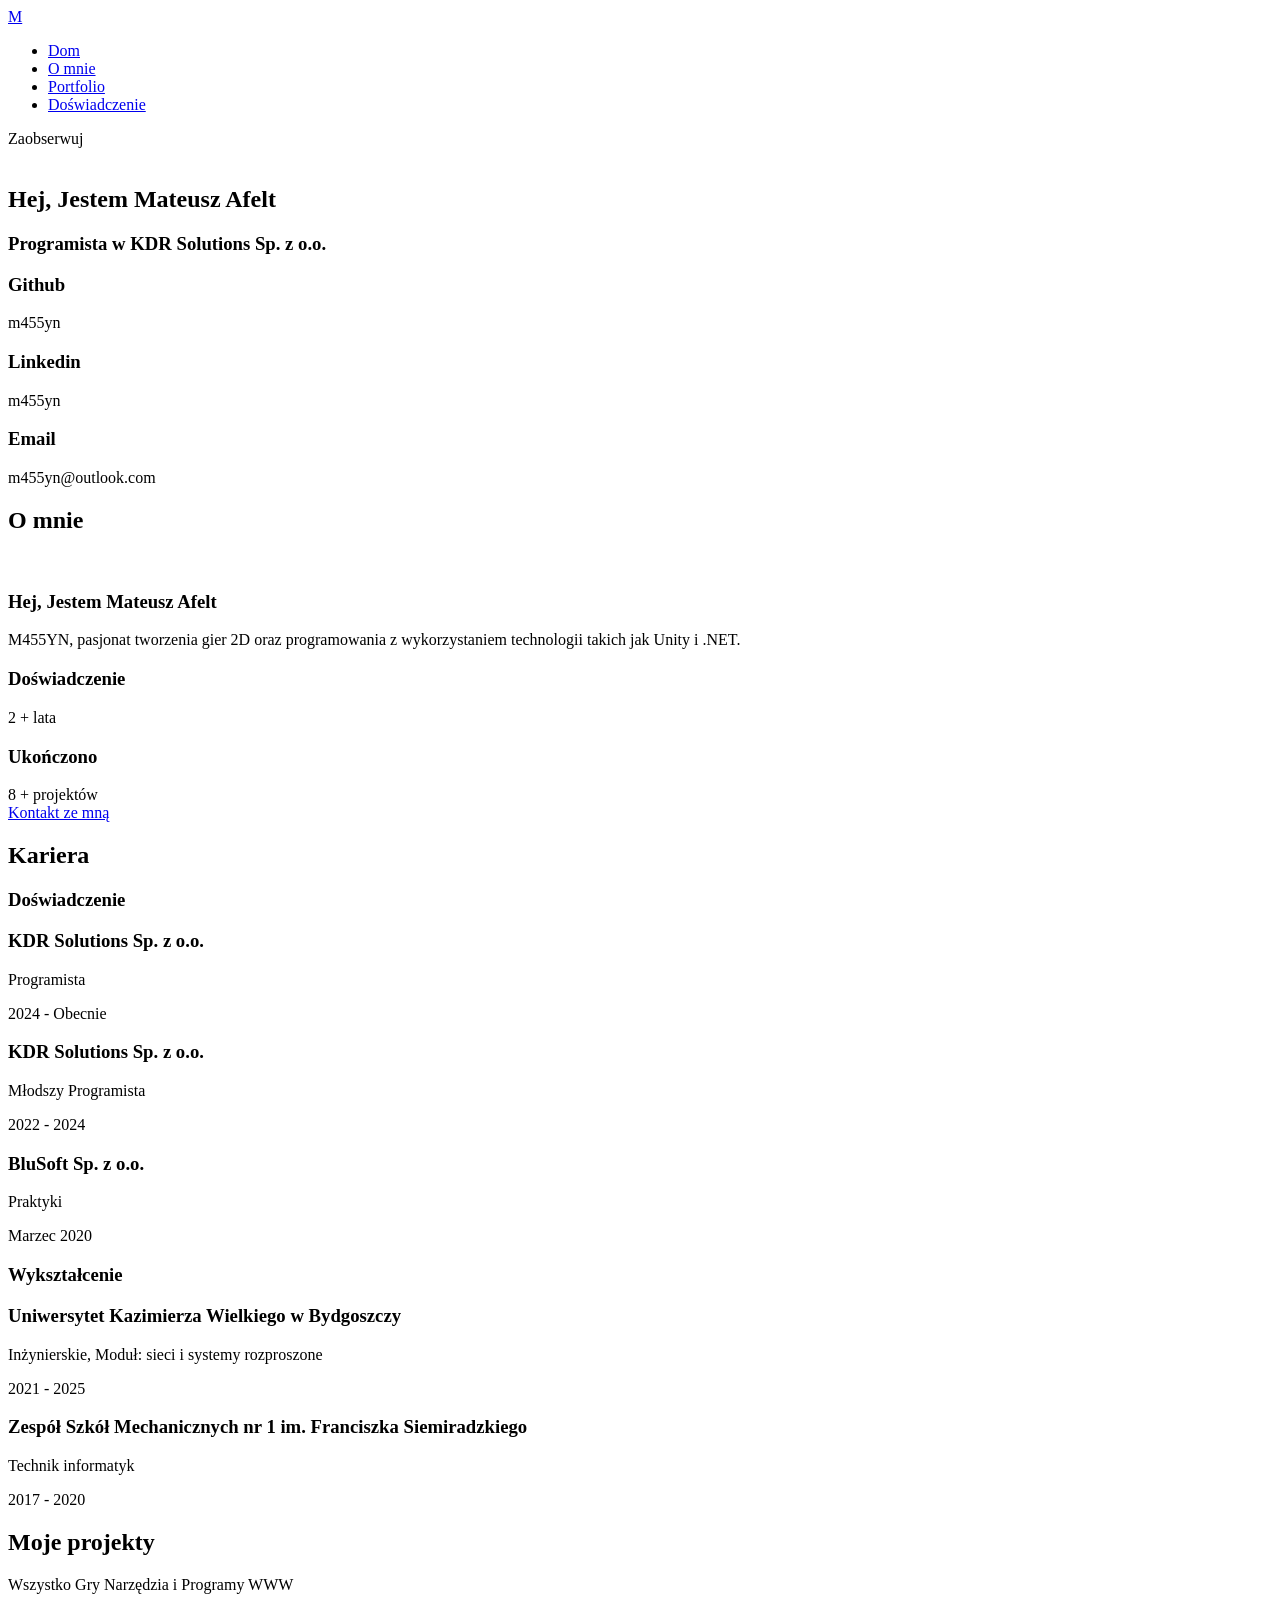
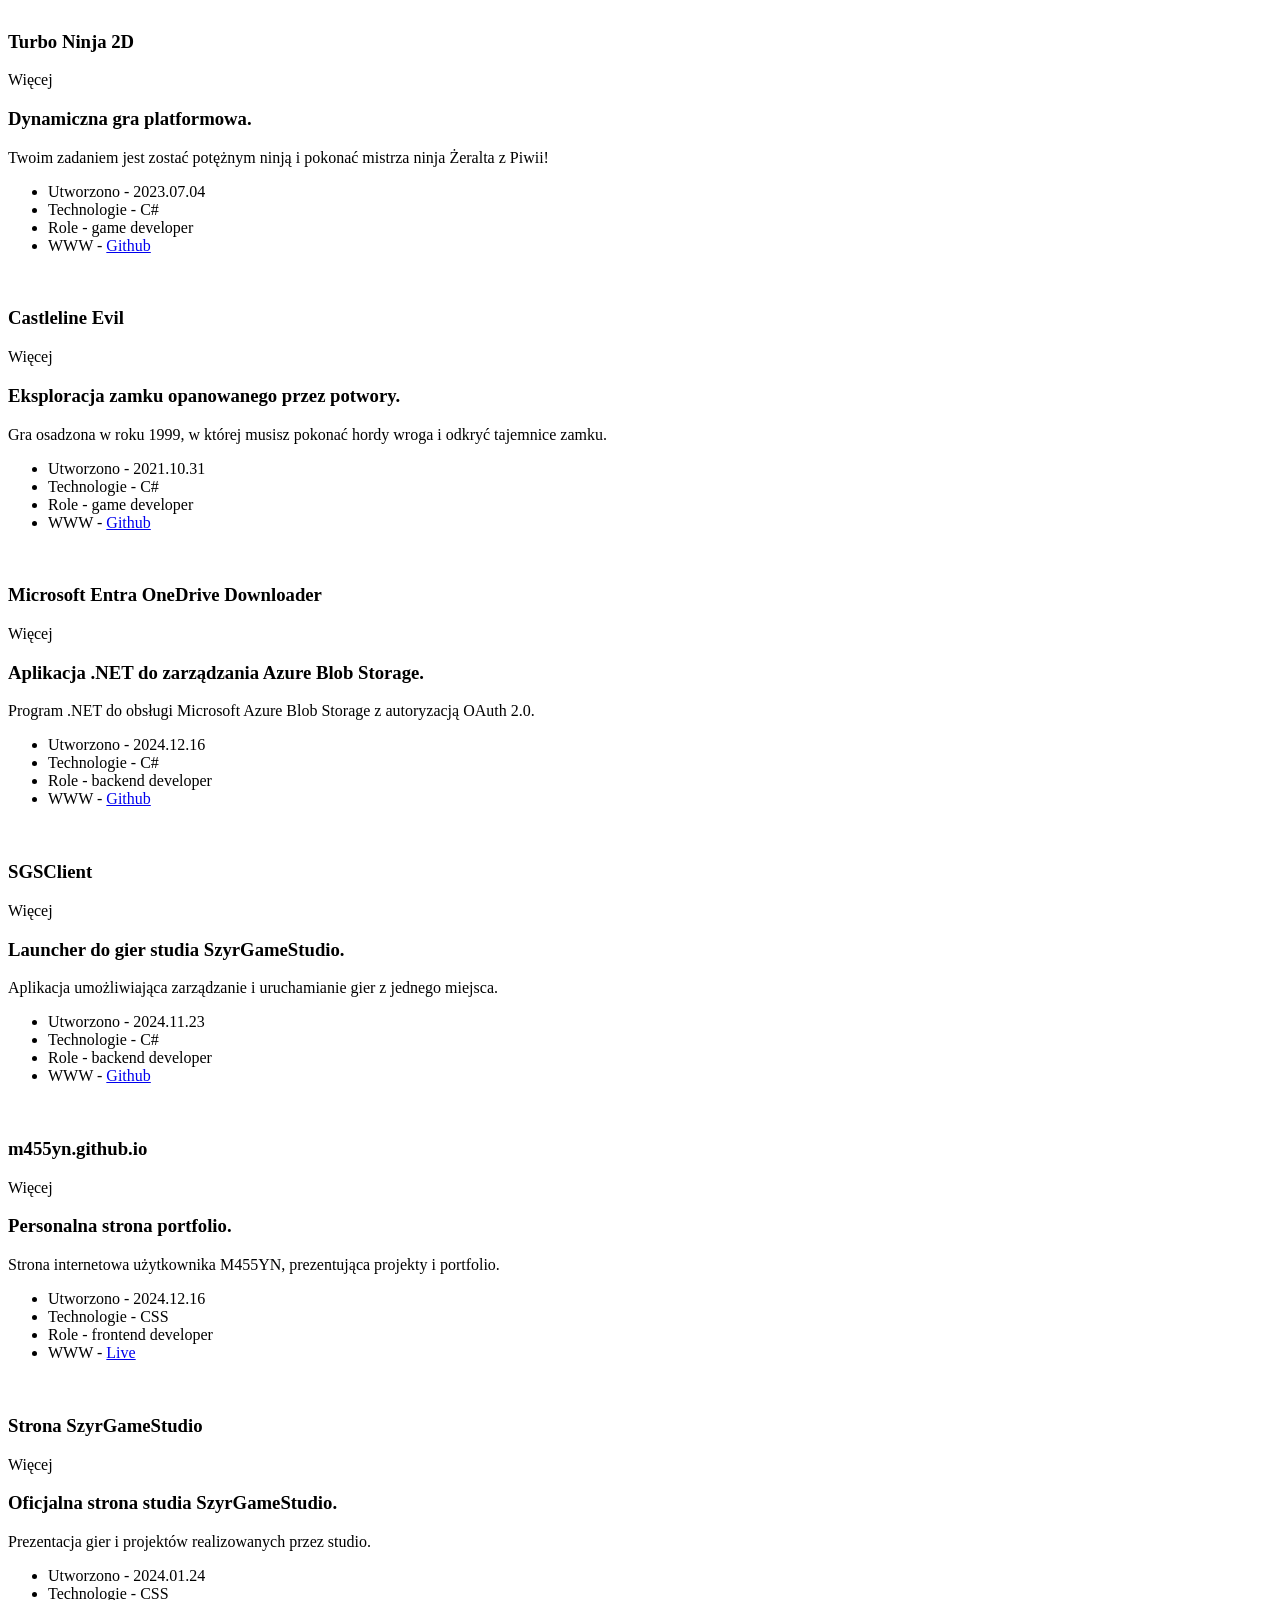
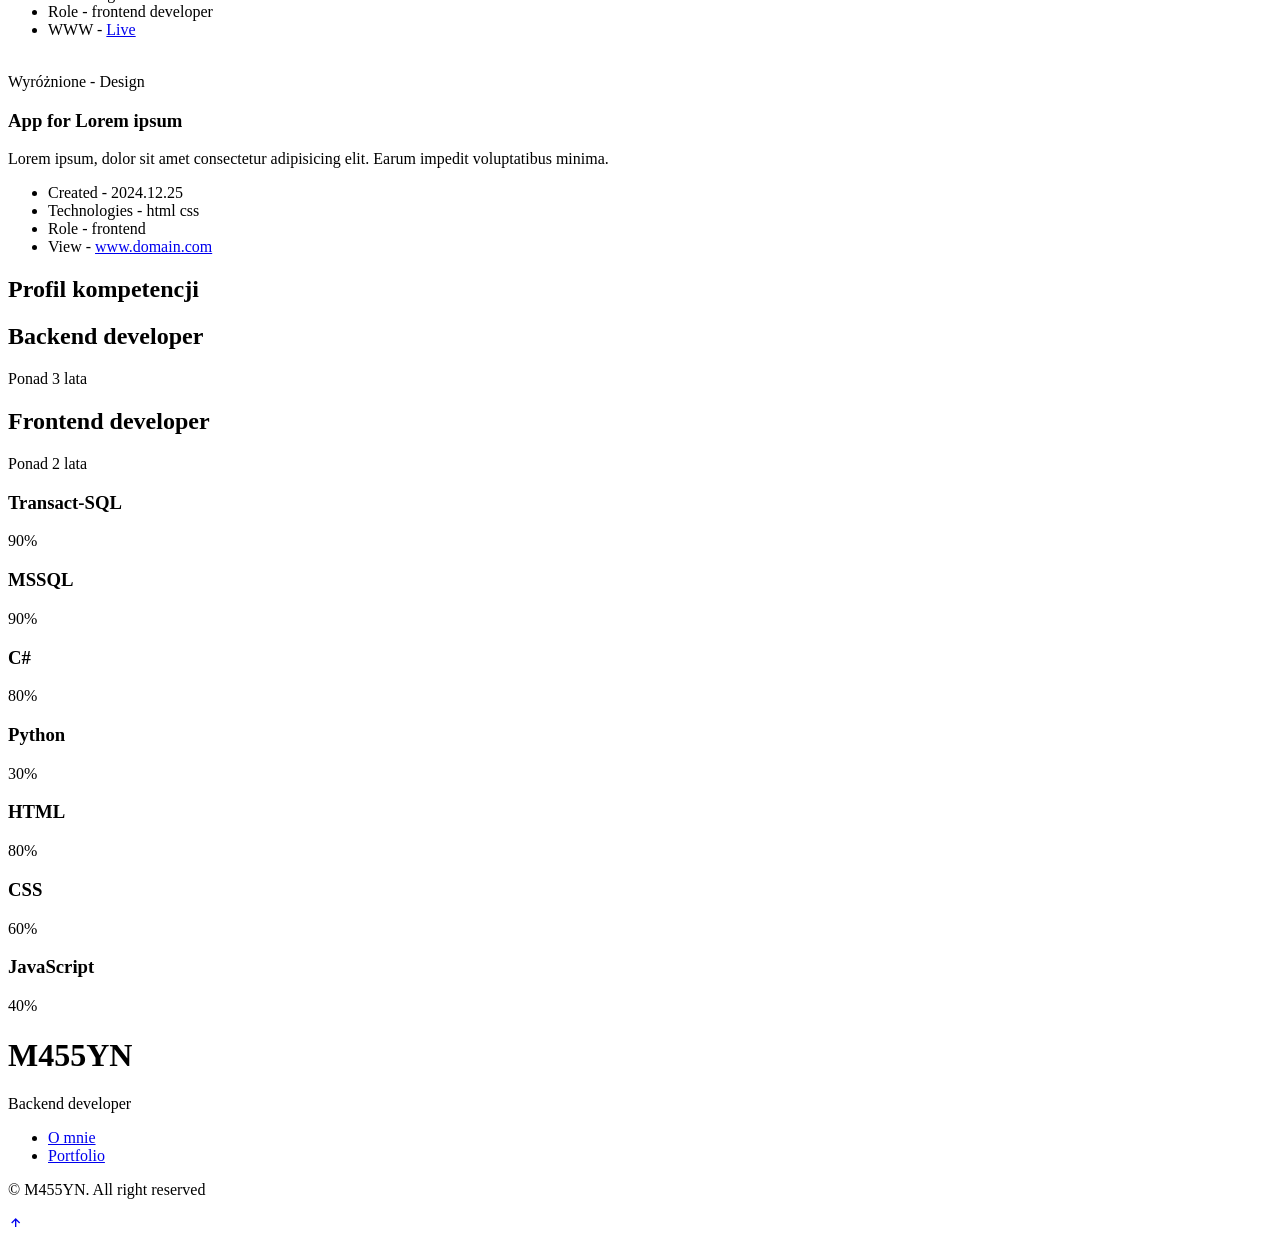
==== index.html @ d7738163 "Date update" ====
<!DOCTYPE html>
<html lang="pl">

<head>
    <meta charset="UTF-8">
    <meta http-equiv="X-UA-Compatible" content="IE=edge">
    <meta name="viewport" content="width=device-width, initial-scale=1.0">
    <!--========== UNICONS ==========-->
    <link rel="stylesheet" href="https://unicons.iconscout.com/release/v4.0.0/css/line.css">

    <!--========== BOXICONS ==========-->
    <link href='https://unpkg.com/boxicons@2.1.1/css/boxicons.min.css' rel='stylesheet'>

    <!--========== SWIPER CSS ==========-->
    <link rel="stylesheet" href="assets/css/swiper-bundle.min.css">

    <!--========== MAIN CSS ==========-->
    <link rel="stylesheet" href="assets/css/style.css">

    <title>M455YN - Mateusz Afelt</title>
    <link rel="icon" type="image/x-icon" href="assets/img/favicon.ico">
    <meta name="description" content="Portfolio Mateusza Afelta, programisty i twórcy gier, znanego jako M455YN. Przykłady projektów, doświadczenie w T-SQL, C#, AI, tworzenie gier.">
    <meta name="keywords" content="Mateusz Afelt, M455YN, portfolio, programista, T-SQL, C#, gry, programowanie">
    <meta property="og:title" content="Mateusz Afelt - Portfolio | M455YN">
    <meta property="og:description" content="Przykłady projektów i doświadczenie Mateusza Afelta, programisty i twórcy gier.">
    <meta property="og:url" content="https://m455yn.dev">
    <script type="application/ld+json">
        {
          "@context": "http://schema.org",
          "@type": "Person",
          "name": "Mateusz Afelt",
          "alternateName": "M455YN",
          "jobTitle": "Programista",
          "worksFor": {
            "@type": "Organization",
            "name": "KDR Solutions"
          },
          "url": "https://m455yn.dev",
          "sameAs": [
            "https://www.linkedin.com/in/m455yn",
            "https://github.com/M455YN"
          ]
        }
        </script>
</head>

<body>
    <!--========== SIDEBAR ==========-->
    <div class="nav__toggle" id="nav-toggle">
        <i class="uil uil-bars"></i>
    </div>
    <aside class="sidebar" id="sidebar">
        <nav class="nav">
            <div class="nav__logo">
                <a href="index.html" class="nav__logo-text">M</a>
            </div>

            <div class="nav__menu">
                <div class="menu">
                    <ul class="nav__list">
                        <li class="nav__item">
                            <a href="#home" class="nav__link active-link">Dom</a>
                        </li>
                        <li class="nav__item">
                            <a href="#about" class="nav__link">O mnie</a>
                        </li>
                        <li class="nav__item">
                            <a href="#work" class="nav__link">Portfolio</a>
                        </li>
                        <li class="nav__item">
                            <a href="#skills" class="nav__link">Doświadczenie</a>
                        </li>
                    </ul>
                </div>
            </div>

            <div class="btn__share" style="display: none;">
                <i class="uil uil-share-alt social__share"></i>
            </div>

            <div class="nav__close" id="nav-close">
                <i class="uil uil-times"></i>
            </div>
        </nav>
    </aside>

    <!--========== MAIN ==========-->
    <main class="main">
        <!--===== Home =====-->
        <section class="home" id="home">
            <div class="home__container container grid">
                <div class="home__social">
                    <span class="home__social-follow">Zaobserwuj</span>
                    <div class="home__social-links">
                        <a href="https://www.linkedin.com/in/m455yn/" target="_blank" class="home__social-link">
                            <i class="uil uil-linkedin"></i>
                        </a>
                        <a href="https://github.com/M455YN" target="_blank" class="home__social-link">
                            <i class="uil uil-github"></i>
                        </a>
                    </div>
                </div>

                <img src="assets/img/home-img.webp" alt="" class="home__img">

                <div class="home__data">
                    <h1 class="home__title">Hej, Jestem Mateusz Afelt</h1>
                    <h3 class="home__subtitle">Programista w KDR Solutions Sp. z o.o.</h3>
                    <p class="home__description"></p>
                </div>

                <div class="my__info">
                    <div class="info__item">
                        <i class="uil uil-github info__icon"></i>

                        <div>
                            <h3 class="info__title">Github</h3>
                            <span class="info__subtitle">m455yn</span>
                        </div>
                    </div>

                    <div class="info__item">
                        <i class="uil uil-linkedin info__icon"></i>

                        <div>
                            <h3 class="info__title">Linkedin</h3>
                            <span class="info__subtitle">m455yn</span>
                        </div>
                    </div>

                    <div class="info__item">
                        <i class="uil uil-envelope-edit info__icon"></i>

                        <div>
                            <h3 class="info__title">Email</h3>
                            <span class="info__subtitle">m455yn@outlook.com</span>
                        </div>
                    </div>
                </div>
            </div>
        </section>

        <!--===== About =====-->
        <section class="about section" id="about">
            <h2 data-heading="Intro" class="section__title">O mnie</h2>

            <div class="about__container container grid">
                <img src="assets/img/about-img.webp" alt="" class="about__img">

                <div class="about__data">
                    <h3 class="about__heading">Hej, Jestem Mateusz Afelt</h3>
                    <p class="about__description">M455YN, pasjonat tworzenia gier 2D oraz programowania z wykorzystaniem technologii takich jak Unity i .NET.</p>
                    <div class="about__info grid">
                        <div class="about__box">
                            <i class="uil uil-award about__icon"></i>
                            <h3 class="about__title">Doświadczenie</h3>
                            <span class="about__subtitle">2 + lata</span>
                        </div>

                        <div class="about__box">
                            <i class="uil uil-suitcase-alt about__icon"></i>
                            <h3 class="about__title">Ukończono</h3>
                            <span class="about__subtitle">8 + projektów</span>
                        </div>

                    </div>
                    <a href="mailto:m455yn@outlook.com" class="button"><i class="uil uil-navigator button__icon"></i>
                        Kontakt ze mną
                    </a>
                </div>
            </div>
        </section>

        <!--===== Qualification =====-->
        <section class="qualification section">
            <h2 data-heading="Moje Kwalifikacje" class="section__title">Kariera</h2>

            <div class="qualification__container container grid">
                <div class="experience">
                    <h3 class="qualification__title">
                        <i class="uil uil-suitcase"></i> Doświadczenie
                    </h3>

                    <div class="timeline">
                        <div class="timeline__item">
                            <div class="circle__dot"></div>
                            <h3 class="timeline__title">KDR Solutions Sp. z o.o.</h3>
                            <p class="timeline__text">Programista</p>
                            <span class="timeline__date"><i class="uil uil-calendar-alt"></i>
                                2024 - Obecnie
                            </span>
                        </div>

                        <div class="timeline__item">
                            <div class="circle__dot"></div>
                            <h3 class="timeline__title">KDR Solutions Sp. z o.o.</h3>
                            <p class="timeline__text">Młodszy Programista</p>
                            <span class="timeline__date"><i class="uil uil-calendar-alt"></i>
                                2022 - 2024
                            </span>
                        </div>

                        <div class="timeline__item">
                            <div class="circle__dot"></div>
                            <h3 class="timeline__title">BluSoft Sp. z o.o.</h3>
                            <p class="timeline__text">Praktyki</p>
                            <span class="timeline__date"><i class="uil uil-calendar-alt"></i>
                                Marzec 2020
                            </span>
                        </div>
                    </div>
                </div>

                <div class="education">
                    <h3 class="qualification__title">
                        <i class="uil uil-graduation-cap"></i> Wykształcenie
                    </h3>

                    <div class="timeline">
                        <div class="timeline__item">
                            <div class="circle__dot"></div>
                            <h3 class="timeline__title">Uniwersytet Kazimierza Wielkiego w Bydgoszczy</h3>
                            <p class="timeline__text">Inżynierskie, Moduł: sieci i systemy rozproszone</p>
                            <span class="timeline__date"><i class="uil uil-calendar-alt"></i>
                                2021 - 2025
                            </span>
                        </div>

                        <div class="timeline__item">
                            <div class="circle__dot"></div>
                            <h3 class="timeline__title">Zespół Szkół Mechanicznych nr 1 im. Franciszka Siemiradzkiego</h3>
                            <p class="timeline__text">Technik informatyk</p>
                            <span class="timeline__date"><i class="uil uil-calendar-alt"></i>
                                2017 - 2020
                            </span>
                        </div>
                    </div>
                </div>
            </div>
        </section>

        <!--===== Work =====-->
        <section class="work section" id="work">
            <h2 data-heading="Portfolio" class="section__title">Moje projekty</h2>

            <div class="work__filters">
                <span class="work__item active-work" data-filter="all">Wszystko</span>
                <span class="work__item" data-filter=".game">Gry</span>
                <span class="work__item" data-filter=".app">Narzędzia i Programy</span>
                <span class="work__item" data-filter=".design">WWW</span>
            </div>

            <div class="work__container container grid">
                <div class="work__card mix game">
                    <img src="assets/img/turboninja2d.webp" alt="" class="work__img">
                    <h3 class="work__title">Turbo Ninja 2D</h3>
                    <span class="work__button">Więcej
                        <i class="uil uil-arrow-right work__button-icon"></i>
                    </span>
                    <div class="portfolio__item-details">
                        <h3 class="details__title">Dynamiczna gra platformowa.</h3>
                        <p class="details__description">Twoim zadaniem jest zostać potężnym ninją i pokonać mistrza ninja Żeralta z Piwii!</p>
                        <ul class="details__info">
                            <li>Utworzono - <span>2023.07.04</span></li>
                            <li>Technologie - <span>C#</span></li>
                            <li>Role - <span>game developer</span></li>
                            <li>WWW - <span><a href="https://github.com/M455YN/Turbo-Ninja-2D">Github</a></span></li>
                        </ul>
                    </div>
                </div>

                <div class="work__card mix game">
                    <img src="assets/img/castleline-evil.webp" alt="" class="work__img">
                    <h3 class="work__title">Castleline Evil</h3>
                    <span class="work__button">Więcej
                        <i class="uil uil-arrow-right work__button-icon"></i>
                    </span>
                    <div class="portfolio__item-details">
                        <h3 class="details__title">Eksploracja zamku opanowanego przez potwory.</h3>
                        <p class="details__description">Gra osadzona w roku 1999, w której musisz pokonać hordy wroga i odkryć tajemnice zamku.</p>
                        <ul class="details__info">
                            <li>Utworzono - <span>2021.10.31</span></li>
                            <li>Technologie - <span>C#</span></li>
                            <li>Role - <span>game developer</span></li>
                            <li>WWW - <span><a href="https://github.com/M455YN/Castleline-Evil">Github</a></span></li>
                        </ul>
                    </div>
                </div>

                <div class="work__card mix app">
                    <img src="assets/img/microsoft-entra.webp" alt="" class="work__img">
                    <h3 class="work__title">Microsoft Entra OneDrive Downloader</h3>
                    <span class="work__button">Więcej
                        <i class="uil uil-arrow-right work__button-icon"></i>
                    </span>
                    <div class="portfolio__item-details">
                        <h3 class="details__title">Aplikacja .NET do zarządzania Azure Blob Storage.</h3>
                        <p class="details__description">Program .NET do obsługi Microsoft Azure Blob Storage z autoryzacją OAuth 2.0.</p>
                        <ul class="details__info">
                            <li>Utworzono - <span>2024.12.16</span></li>
                            <li>Technologie - <span>C#</span></li>
                            <li>Role - <span>backend developer</span></li>
                            <li>WWW - <span><a href="https://github.com/M455YN/MicrosoftEntraOneDriveDownloader">Github</a></span></li>
                        </ul>
                    </div>
                </div>

                <div class="work__card mix app">
                    <img src="assets/img/sgsclient.webp" alt="" class="work__img">
                    <h3 class="work__title">SGSClient</h3>
                    <span class="work__button">Więcej
                        <i class="uil uil-arrow-right work__button-icon"></i>
                    </span>
                    <div class="portfolio__item-details">
                        <h3 class="details__title">Launcher do gier studia SzyrGameStudio.</h3>
                        <p class="details__description">Aplikacja umożliwiająca zarządzanie i uruchamianie gier z jednego miejsca.</p>
                        <ul class="details__info">
                            <li>Utworzono - <span>2024.11.23</span></li>
                            <li>Technologie - <span>C#</span></li>
                            <li>Role - <span>backend developer</span></li>
                            <li>WWW - <span><a href="https://github.com/szyrgamestudio/SGSClient">Github</a></span></li>
                        </ul>
                    </div>
                </div>

                <div class="work__card mix design">
                    <img src="assets/img/m455yn-dev.webp" alt="" class="work__img">
                    <h3 class="work__title">m455yn.github.io</h3>
                    <span class="work__button">Więcej
                        <i class="uil uil-arrow-right work__button-icon"></i>
                    </span>
                    <div class="portfolio__item-details">
                        <h3 class="details__title">Personalna strona portfolio.</h3>
                        <p class="details__description">Strona internetowa użytkownika M455YN, prezentująca projekty i portfolio.</p>
                        <ul class="details__info">
                            <li>Utworzono - <span>2024.12.16</span></li>
                            <li>Technologie - <span>CSS</span></li>
                            <li>Role - <span>frontend developer</span></li>
                            <li>WWW - <span><a href="https://m455yn.github.io/">Live</a></span></li>
                        </ul>
                    </div>
                </div>

                <div class="work__card mix design">
                    <img src="assets/img/sgswww.webp" alt="" class="work__img">
                    <h3 class="work__title">Strona SzyrGameStudio</h3>
                    <span class="work__button">Więcej
                        <i class="uil uil-arrow-right work__button-icon"></i>
                    </span>
                    <div class="portfolio__item-details">
                        <h3 class="details__title">Oficjalna strona studia SzyrGameStudio.</h3>
                        <p class="details__description">Prezentacja gier i projektów realizowanych przez studio.</p>
                        <ul class="details__info">
                            <li>Utworzono - <span>2024.01.24</span></li>
                            <li>Technologie - <span>CSS</span></li>
                            <li>Role - <span>frontend developer</span></li>
                            <li>WWW - <span><a href="https://szyrgamestudio.github.io/">Live</a></span></li>
                        </ul>
                    </div>
                </div>
            </div>
        </section>

        <!-- Portfolio Popup -->
        <div class="portfolio__popup">
            <div class="portfolio__popup-inner">
                <div class="portfolio__popup-content grid">
                    <span class="portfolio__popup-close"><i class="uil uil-times"></i></span>
                    <div class="pp__thumbnail">
                        <img src="assets/img/work-2.webp" alt="" class="portfolio__popup-img">
                    </div>
                    <div class="portfolio__popup-info">
                        <div class="portfolio__popup-subtitle">Wyróżnione - <span>Design</span></div>
                        <div class="portfolio__popup-body">
                            <h3 class="details__title">App for Lorem ipsum</h3>
                            <p class="details__description">Lorem ipsum, dolor sit amet consectetur adipisicing elit.
                                Earum impedit voluptatibus minima.</p>
                            <ul class="details__info">
                                <li>Created - <span>2024.12.25</span></li>
                                <li>Technologies - <span>html css</span></li>
                                <li>Role - <span>frontend</span></li>
                                <li>View - <span><a href="#">www.domain.com</a></span></li>
                            </ul>
                        </div>
                    </div>
                </div>
            </div>
        </div>

        <!--===== Services =====-->
        

        <section class="skills section" id="skills">
            <h2 data-heading="Umiejętności" class="section__title">Profil kompetencji</h2>

            <div class="skills__container container grid">
                <div class="skills__tabs">
                    <div class="skills__header skills__active" data-target="#backend">
                        <i class="uil uil-server-network skills__icon"></i>

                        <div>
                            <h1 class="skills__title">Backend developer</h1>
                            <span class="skills__subtitle">Ponad 3 lata</span>
                        </div>

                        <i class="uil uil-angle-down skills__arrow"></i>
                    </div>

                    <div class="skills__header" data-target="#frontend">
                        <i class="uil uil-brackets-curly skills__icon"></i>

                        <div>
                            <h1 class="skills__title">Frontend developer</h1>
                            <span class="skills__subtitle">Ponad 2 lata</span>
                        </div>

                        <i class="uil uil-angle-down skills__arrow"></i>
                    </div>


                </div>

                <div class="skills__content">
                    <div class="skills__group skills__active" data-content id="backend">
                        <div class="skills__list grid">
                            <div class="skills__data">
                                <div class="skills__titles">
                                    <h3 class="skills__name">Transact-SQL</h3>
                                    <span class="skills__number">90%</span>
                                </div>

                                <div class="skills__bar">
                                    <span class="skills__percentage" style="width: 90%;"></span>
                                </div>
                            </div>

                            <div class="skills__data">
                                <div class="skills__titles">
                                    <h3 class="skills__name">MSSQL</h3>
                                    <span class="skills__number">90%</span>
                                </div>

                                <div class="skills__bar">
                                    <span class="skills__percentage" style="width: 90%;"></span>
                                </div>
                            </div>

                            <div class="skills__data">
                                <div class="skills__titles">
                                    <h3 class="skills__name">C#</h3>
                                    <span class="skills__number">80%</span>
                                </div>

                                <div class="skills__bar">
                                    <span class="skills__percentage" style="width: 80%;"></span>
                                </div>
                            </div>

                            <div class="skills__data">
                                <div class="skills__titles">
                                    <h3 class="skills__name">Python</h3>
                                    <span class="skills__number">30%</span>
                                </div>

                                <div class="skills__bar">
                                    <span class="skills__percentage" style="width: 30%;"></span>
                                </div>
                            </div>
                        </div>
                    </div>

                    <div class="skills__group" data-content id="frontend">
                        <div class="skills__list grid">
                            <div class="skills__data">
                                <div class="skills__titles">
                                    <h3 class="skills__name">HTML</h3>
                                    <span class="skills__number">80%</span>
                                </div>

                                <div class="skills__bar">
                                    <span class="skills__percentage" style="width: 80%;"></span>
                                </div>
                            </div>

                            <div class="skills__data">
                                <div class="skills__titles">
                                    <h3 class="skills__name">CSS</h3>
                                    <span class="skills__number">60%</span>
                                </div>

                                <div class="skills__bar">
                                    <span class="skills__percentage" style="width: 60%;"></span>
                                </div>
                            </div>

                            <div class="skills__data">
                                <div class="skills__titles">
                                    <h3 class="skills__name">JavaScript</h3>
                                    <span class="skills__number">40%</span>
                                </div>

                                <div class="skills__bar">
                                    <span class="skills__percentage" style="width: 40%;"></span>
                                </div>
                            </div>
                        </div>
                    </div>

                </div>
            </div>
        </section>
        
        <!--========== FOOTER ==========-->
        <footer class="footer">
            <div class="footer__bg">
                <div class="footer__container container grid">
                    <div>
                        <h1 class="footer__title">M455YN</h1>
                        <span class="footer__subtitle">Backend developer</span>
                    </div>

                    <ul class="footer__links">
                        <li>
                            <a href="#about" class="footer__link">O mnie</a>
                        </li>
                        <li>
                            <a href="#work" class="footer__link">Portfolio</a>
                        </li>
                    </ul>

                    <div class="footer__socials">
                        <a href="https://www.linkedin.com/in/m455yn/" target="_blank" class="footer__social">
                            <i class="uil uil-linkedin"></i>
                        </a>
                        <a href="https://github.com/M455YN" target="_blank" class="footer__social">
                            <i class="uil uil-github"></i>
                        </a>
                    </div>
                </div>

                <p class="footer__copy">&#169; M455YN. All right reserved</p>
            </div>
        </footer>
    </main>

    <!--========== SCROLL UP ==========-->

    <a href="#" class="scrollup" id="scroll-up">
        <i class="bx bx-up-arrow-alt scrollup__icon"></i>
    </a>

    <!--========== MIXITUP FILTER ==========-->
    <script src="assets/js/mixitup.min.js"></script>

    <!--========== SWIPER JS ==========-->
    <script src="assets/js/swiper-bundle.min.js"></script>

    <!--========== MAIN JS ==========-->
    <script src="assets/js/main.js"></script>
</body>

</html>
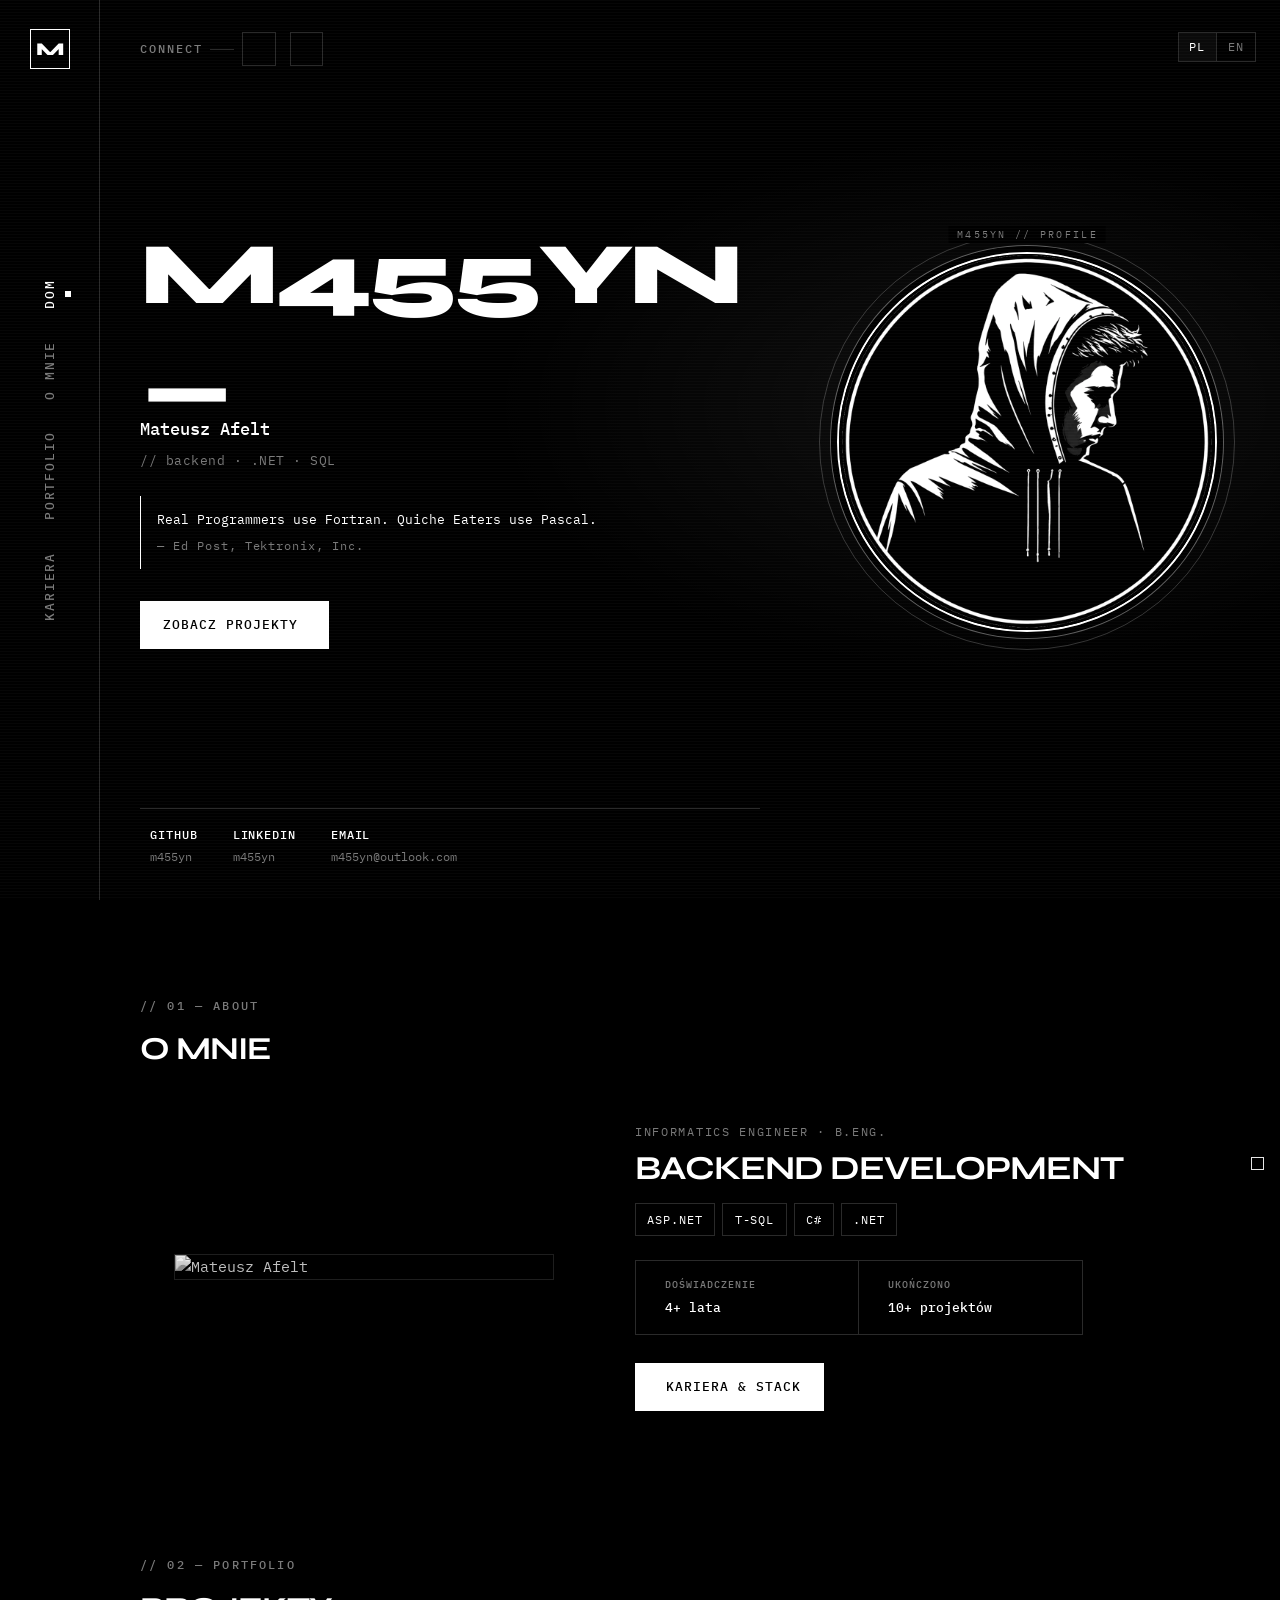
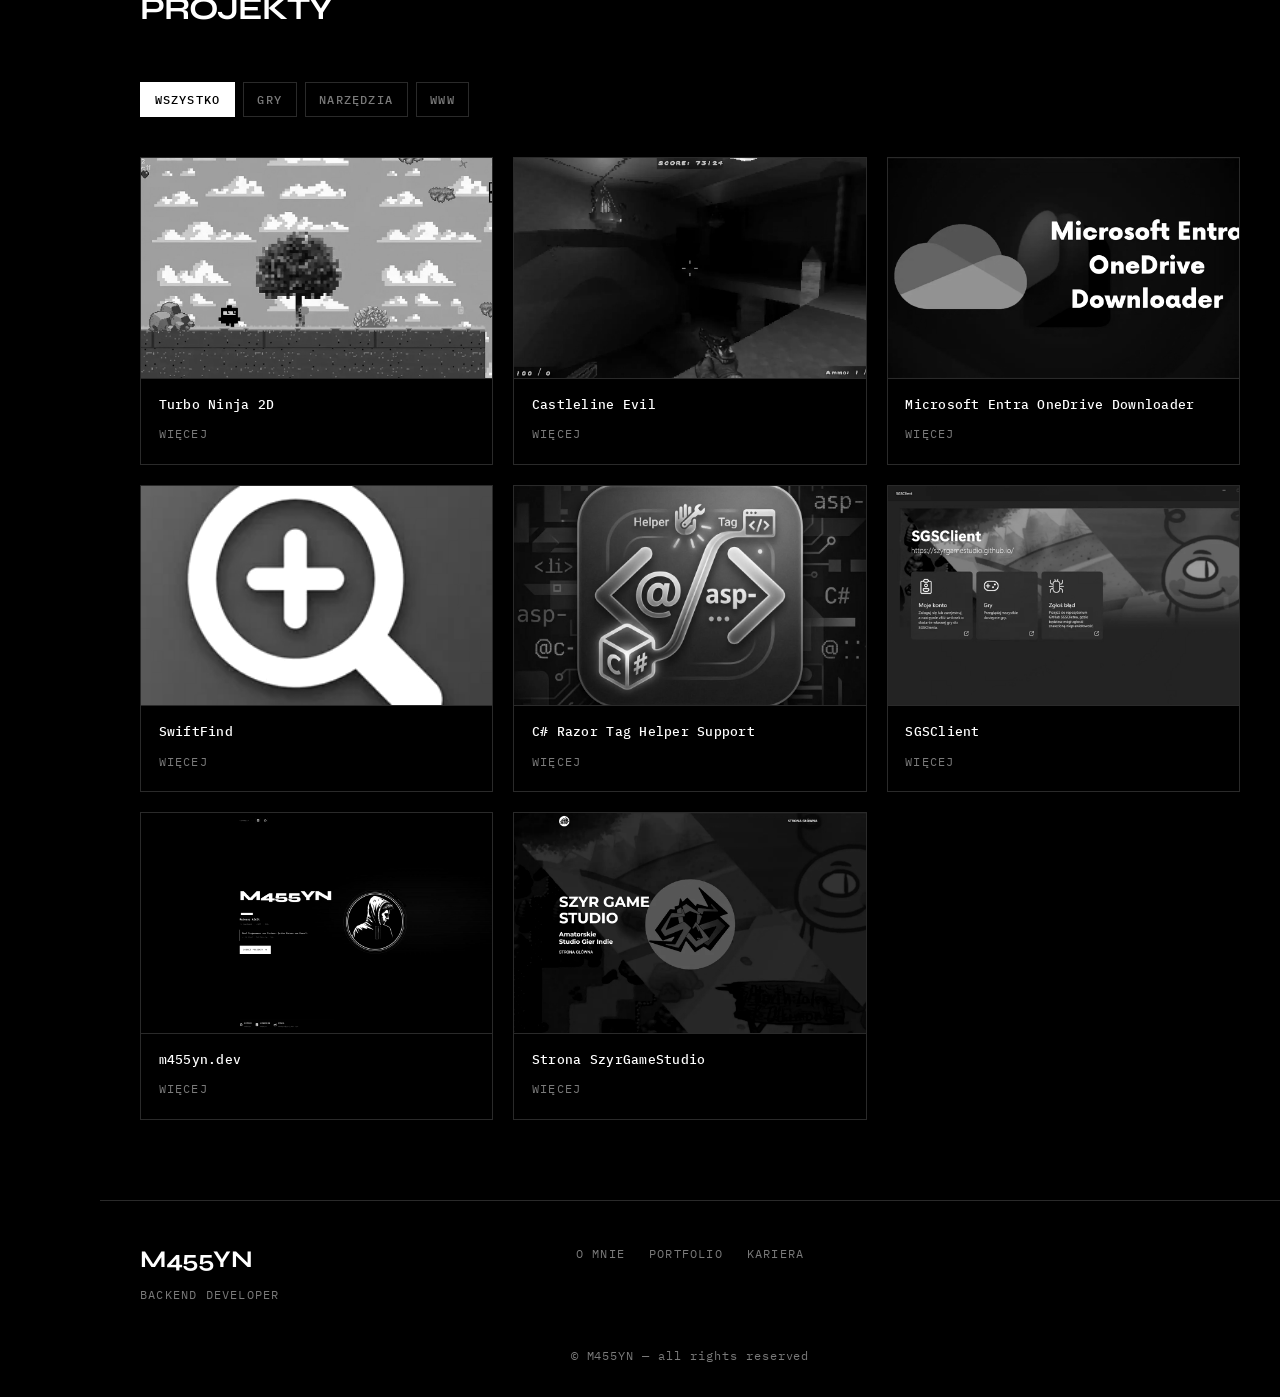
==== commit 1f0e6b6b: "Refresh portfolio with career page, i18n, and organized assets. Rebrand the site, drop unused Swiper" ====
--- a/index.html
+++ b/index.html
@@ -5,23 +5,14 @@
     <meta charset="UTF-8">
     <meta http-equiv="X-UA-Compatible" content="IE=edge">
     <meta name="viewport" content="width=device-width, initial-scale=1.0">
-    <!--========== UNICONS ==========-->
     <link rel="stylesheet" href="https://unicons.iconscout.com/release/v4.0.0/css/line.css">
-
-    <!--========== BOXICONS ==========-->
-    <link href='https://unpkg.com/boxicons@2.1.1/css/boxicons.min.css' rel='stylesheet'>
-
-    <!--========== SWIPER CSS ==========-->
-    <link rel="stylesheet" href="assets/css/swiper-bundle.min.css">
-
-    <!--========== MAIN CSS ==========-->
     <link rel="stylesheet" href="assets/css/style.css">
 
-    <title>M455YN - Mateusz Afelt</title>
+    <title>M455YN — Mateusz Afelt</title>
     <link rel="icon" type="image/x-icon" href="assets/img/favicon.ico">
-    <meta name="description" content="Portfolio Mateusza Afelta, programisty i twórcy gier, znanego jako M455YN. Przykłady projektów, doświadczenie w T-SQL, C#, AI, tworzenie gier.">
+    <meta name="description" content="Portfolio Mateusza Afelta, programisty i twórcy gier, znanego jako M455YN. Przykłady projektów, doświadczenie w T-SQL, C#, AI, tworzenie gier." data-i18n-meta="meta.indexDesc">
     <meta name="keywords" content="Mateusz Afelt, M455YN, portfolio, programista, T-SQL, C#, gry, programowanie">
-    <meta property="og:title" content="Mateusz Afelt - Portfolio | M455YN">
+    <meta property="og:title" content="Mateusz Afelt — Portfolio | M455YN">
     <meta property="og:description" content="Przykłady projektów i doświadczenie Mateusza Afelta, programisty i twórcy gier.">
     <meta property="og:url" content="https://m455yn.dev">
     <script type="application/ld+json">
@@ -45,6 +36,10 @@
 </head>
 
 <body>
+    <div class="lang-switch" role="group" aria-label="Language">
+        <button type="button" class="lang-switch__btn is-active" data-lang="pl">PL</button>
+        <button type="button" class="lang-switch__btn" data-lang="en">EN</button>
+    </div>
     <!--========== SIDEBAR ==========-->
     <div class="nav__toggle" id="nav-toggle">
         <i class="uil uil-bars"></i>
@@ -59,16 +54,16 @@
                 <div class="menu">
                     <ul class="nav__list">
                         <li class="nav__item">
-                            <a href="#home" class="nav__link active-link">Dom</a>
+                            <a href="#home" class="nav__link active-link" data-i18n="nav.home">Dom</a>
                         </li>
                         <li class="nav__item">
-                            <a href="#about" class="nav__link">O mnie</a>
+                            <a href="#about" class="nav__link" data-i18n="nav.about">O mnie</a>
                         </li>
                         <li class="nav__item">
-                            <a href="#work" class="nav__link">Portfolio</a>
+                            <a href="#work" class="nav__link" data-i18n="nav.work">Portfolio</a>
                         </li>
                         <li class="nav__item">
-                            <a href="#skills" class="nav__link">Doświadczenie</a>
+                            <a href="career.html" class="nav__link" data-i18n="nav.career">Kariera</a>
                         </li>
                     </ul>
                 </div>
@@ -90,29 +85,38 @@
         <section class="home" id="home">
             <div class="home__container container grid">
                 <div class="home__social">
-                    <span class="home__social-follow">Zaobserwuj</span>
+                    <span class="home__social-follow">Connect</span>
                     <div class="home__social-links">
-                        <a href="https://www.linkedin.com/in/m455yn/" target="_blank" class="home__social-link">
+                        <a href="https://www.linkedin.com/in/m455yn/" target="_blank" class="home__social-link" aria-label="LinkedIn">
                             <i class="uil uil-linkedin"></i>
                         </a>
-                        <a href="https://github.com/M455YN" target="_blank" class="home__social-link">
+                        <a href="https://github.com/M455YN" target="_blank" class="home__social-link" aria-label="GitHub">
                             <i class="uil uil-github"></i>
                         </a>
                     </div>
                 </div>
 
-                <img src="assets/img/home-img.webp" alt="" class="home__img">
-
                 <div class="home__data">
-                    <h1 class="home__title">Hej, Jestem Mateusz Afelt</h1>
-                    <h3 class="home__subtitle">Programista w KDR Solutions Sp. z o.o.</h3>
-                    <p class="home__description"></p>
+                    <h1 class="home__brand">M455YN</h1>
+                    <h2 class="home__title">Mateusz Afelt</h2>
+                    <p class="home__subtitle">// backend · .NET · SQL</p>
+                    <blockquote class="home__quote">
+                        <p>Real Programmers use Fortran. Quiche Eaters use Pascal.</p>
+                        <cite>— Ed Post, Tektronix, Inc.</cite>
+                    </blockquote>
+                    <div class="home__actions">
+                        <a href="#work" class="button"><span data-i18n="home.cta">Zobacz projekty</span> <i class="uil uil-arrow-right button__icon"></i></a>
+                    </div>
+                </div>
+
+                <div class="home__visual">
+                    <div class="home__ring" aria-hidden="true"></div>
+                    <img src="assets/img/profile.webp" alt="M455YN — stylizowany portret" class="home__img" width="380" height="380">
                 </div>
 
                 <div class="my__info">
                     <div class="info__item">
                         <i class="uil uil-github info__icon"></i>
-
                         <div>
                             <h3 class="info__title">Github</h3>
                             <span class="info__subtitle">m455yn</span>
@@ -121,7 +125,6 @@
 
                     <div class="info__item">
                         <i class="uil uil-linkedin info__icon"></i>
-
                         <div>
                             <h3 class="info__title">Linkedin</h3>
                             <span class="info__subtitle">m455yn</span>
@@ -130,7 +133,6 @@
 
                     <div class="info__item">
                         <i class="uil uil-envelope-edit info__icon"></i>
-
                         <div>
                             <h3 class="info__title">Email</h3>
                             <span class="info__subtitle">m455yn@outlook.com</span>
@@ -142,98 +144,41 @@
 
         <!--===== About =====-->
         <section class="about section" id="about">
-            <h2 data-heading="Intro" class="section__title">O mnie</h2>
-
-            <div class="about__container container grid">
-                <img src="assets/img/about-img.webp" alt="" class="about__img">
+            <h2 data-heading="// 01 — about" class="section__title container reveal" data-i18n="about.heading" data-i18n-heading="about.headingAttr">O mnie</h2>
+
+            <div class="about__container container grid reveal">
+                <img src="assets/img/about-img.webp" alt="Mateusz Afelt" class="about__img">
 
                 <div class="about__data">
-                    <h3 class="about__heading">Hej, Jestem Mateusz Afelt</h3>
-                    <p class="about__description">M455YN, pasjonat tworzenia gier 2D oraz programowania z wykorzystaniem technologii takich jak Unity i .NET.</p>
+                    <p class="about__eyebrow">Informatics Engineer · B.Eng.</p>
+                    <h3 class="about__heading">Backend Development</h3>
+                    <ul class="about__stack">
+                        <li>ASP.NET</li>
+                        <li>T-SQL</li>
+                        <li>C#</li>
+                        <li>.NET</li>
+                    </ul>
                     <div class="about__info grid">
                         <div class="about__box">
                             <i class="uil uil-award about__icon"></i>
-                            <h3 class="about__title">Doświadczenie</h3>
-                            <span class="about__subtitle">2 + lata</span>
+                            <div>
+                                <h3 class="about__title" data-i18n="about.exp">Doświadczenie</h3>
+                                <span class="about__subtitle" data-i18n="about.expVal">4+ lata</span>
+                            </div>
                         </div>
 
                         <div class="about__box">
                             <i class="uil uil-suitcase-alt about__icon"></i>
-                            <h3 class="about__title">Ukończono</h3>
-                            <span class="about__subtitle">8 + projektów</span>
-                        </div>
-
-                    </div>
-                    <a href="mailto:m455yn@outlook.com" class="button"><i class="uil uil-navigator button__icon"></i>
-                        Kontakt ze mną
-                    </a>
-                </div>
-            </div>
-        </section>
-
-        <!--===== Qualification =====-->
-        <section class="qualification section">
-            <h2 data-heading="Moje Kwalifikacje" class="section__title">Kariera</h2>
-
-            <div class="qualification__container container grid">
-                <div class="experience">
-                    <h3 class="qualification__title">
-                        <i class="uil uil-suitcase"></i> Doświadczenie
-                    </h3>
-
-                    <div class="timeline">
-                        <div class="timeline__item">
-                            <div class="circle__dot"></div>
-                            <h3 class="timeline__title">KDR Solutions Sp. z o.o.</h3>
-                            <p class="timeline__text">Programista</p>
-                            <span class="timeline__date"><i class="uil uil-calendar-alt"></i>
-                                2024 - Obecnie
-                            </span>
-                        </div>
-
-                        <div class="timeline__item">
-                            <div class="circle__dot"></div>
-                            <h3 class="timeline__title">KDR Solutions Sp. z o.o.</h3>
-                            <p class="timeline__text">Młodszy Programista</p>
-                            <span class="timeline__date"><i class="uil uil-calendar-alt"></i>
-                                2022 - 2024
-                            </span>
-                        </div>
-
-                        <div class="timeline__item">
-                            <div class="circle__dot"></div>
-                            <h3 class="timeline__title">BluSoft Sp. z o.o.</h3>
-                            <p class="timeline__text">Praktyki</p>
-                            <span class="timeline__date"><i class="uil uil-calendar-alt"></i>
-                                Marzec 2020
-                            </span>
-                        </div>
-                    </div>
-                </div>
-
-                <div class="education">
-                    <h3 class="qualification__title">
-                        <i class="uil uil-graduation-cap"></i> Wykształcenie
-                    </h3>
-
-                    <div class="timeline">
-                        <div class="timeline__item">
-                            <div class="circle__dot"></div>
-                            <h3 class="timeline__title">Uniwersytet Kazimierza Wielkiego w Bydgoszczy</h3>
-                            <p class="timeline__text">Inżynierskie, Moduł: sieci i systemy rozproszone</p>
-                            <span class="timeline__date"><i class="uil uil-calendar-alt"></i>
-                                2021 - 2025
-                            </span>
-                        </div>
-
-                        <div class="timeline__item">
-                            <div class="circle__dot"></div>
-                            <h3 class="timeline__title">Zespół Szkół Mechanicznych nr 1 im. Franciszka Siemiradzkiego</h3>
-                            <p class="timeline__text">Technik informatyk</p>
-                            <span class="timeline__date"><i class="uil uil-calendar-alt"></i>
-                                2017 - 2020
-                            </span>
-                        </div>
+                            <div>
+                                <h3 class="about__title" data-i18n="about.done">Ukończono</h3>
+                                <span class="about__subtitle" data-i18n="about.doneVal">10+ projektów</span>
+                            </div>
+                        </div>
+                    </div>
+                    <div class="home__actions">
+                        <a href="career.html" class="button"><i class="uil uil-briefcase-alt button__icon"></i>
+                            <span data-i18n="about.cta">Kariera & stack</span>
+                        </a>
                     </div>
                 </div>
             </div>
@@ -241,120 +186,172 @@
 
         <!--===== Work =====-->
         <section class="work section" id="work">
-            <h2 data-heading="Portfolio" class="section__title">Moje projekty</h2>
-
-            <div class="work__filters">
-                <span class="work__item active-work" data-filter="all">Wszystko</span>
-                <span class="work__item" data-filter=".game">Gry</span>
-                <span class="work__item" data-filter=".app">Narzędzia i Programy</span>
-                <span class="work__item" data-filter=".design">WWW</span>
-            </div>
-
-            <div class="work__container container grid">
+            <h2 data-heading="// 02 — portfolio" class="section__title container reveal" data-i18n="work.heading" data-i18n-heading="work.headingAttr">Projekty</h2>
+
+            <div class="work__filters container reveal">
+                <span class="work__item active-work" data-filter="all" data-i18n="work.all">Wszystko</span>
+                <span class="work__item" data-filter=".game" data-i18n="work.games">Gry</span>
+                <span class="work__item" data-filter=".app" data-i18n="work.tools">Narzędzia</span>
+                <span class="work__item" data-filter=".design" data-i18n="work.web">WWW</span>
+            </div>
+
+            <div class="work__container container grid reveal">
                 <div class="work__card mix game">
-                    <img src="assets/img/turboninja2d.webp" alt="" class="work__img">
-                    <h3 class="work__title">Turbo Ninja 2D</h3>
-                    <span class="work__button">Więcej
-                        <i class="uil uil-arrow-right work__button-icon"></i>
-                    </span>
-                    <div class="portfolio__item-details">
-                        <h3 class="details__title">Dynamiczna gra platformowa.</h3>
-                        <p class="details__description">Twoim zadaniem jest zostać potężnym ninją i pokonać mistrza ninja Żeralta z Piwii!</p>
-                        <ul class="details__info">
-                            <li>Utworzono - <span>2023.07.04</span></li>
-                            <li>Technologie - <span>C#</span></li>
-                            <li>Role - <span>game developer</span></li>
-                            <li>WWW - <span><a href="https://github.com/M455YN/Turbo-Ninja-2D">Github</a></span></li>
+                    <img src="assets/img/projects/turboninja2d.webp" alt="Turbo Ninja 2D" class="work__img">
+                    <div class="work__meta">
+                        <h3 class="work__title">Turbo Ninja 2D</h3>
+                        <span class="work__button"><span data-i18n="work.more">Więcej</span>
+                            <i class="uil uil-arrow-right work__button-icon"></i>
+                        </span>
+                    </div>
+                    <div class="portfolio__item-details">
+                        <h3 class="details__title" data-i18n="proj.ninja.title">Dynamiczna gra platformowa.</h3>
+                        <p class="details__description" data-i18n="proj.ninja.desc">Twoim zadaniem jest zostać potężnym ninją i pokonać mistrza ninja Żeralta z Piwii!</p>
+                        <ul class="details__info">
+                            <li><span data-i18n="work.created">Utworzono —</span> <span>2023.07.04</span></li>
+                            <li><span data-i18n="work.tech">Technologie —</span> <span>C#</span></li>
+                            <li><span data-i18n="work.role">Role —</span> <span>game developer</span></li>
+                            <li><span data-i18n="work.www">WWW —</span> <span><a href="https://github.com/M455YN/Turbo-Ninja-2D">Github</a></span></li>
                         </ul>
                     </div>
                 </div>
 
                 <div class="work__card mix game">
-                    <img src="assets/img/castleline-evil.webp" alt="" class="work__img">
-                    <h3 class="work__title">Castleline Evil</h3>
-                    <span class="work__button">Więcej
-                        <i class="uil uil-arrow-right work__button-icon"></i>
-                    </span>
-                    <div class="portfolio__item-details">
-                        <h3 class="details__title">Eksploracja zamku opanowanego przez potwory.</h3>
-                        <p class="details__description">Gra osadzona w roku 1999, w której musisz pokonać hordy wroga i odkryć tajemnice zamku.</p>
-                        <ul class="details__info">
-                            <li>Utworzono - <span>2021.10.31</span></li>
-                            <li>Technologie - <span>C#</span></li>
-                            <li>Role - <span>game developer</span></li>
-                            <li>WWW - <span><a href="https://github.com/M455YN/Castleline-Evil">Github</a></span></li>
+                    <img src="assets/img/projects/castleline-evil.webp" alt="Castleline Evil" class="work__img">
+                    <div class="work__meta">
+                        <h3 class="work__title">Castleline Evil</h3>
+                        <span class="work__button"><span data-i18n="work.more">Więcej</span>
+                            <i class="uil uil-arrow-right work__button-icon"></i>
+                        </span>
+                    </div>
+                    <div class="portfolio__item-details">
+                        <h3 class="details__title" data-i18n="proj.castle.title">Eksploracja zamku opanowanego przez potwory.</h3>
+                        <p class="details__description" data-i18n="proj.castle.desc">Gra osadzona w roku 1999, w której musisz pokonać hordy wroga i odkryć tajemnice zamku.</p>
+                        <ul class="details__info">
+                            <li><span data-i18n="work.created">Utworzono —</span> <span>2021.10.31</span></li>
+                            <li><span data-i18n="work.tech">Technologie —</span> <span>C#</span></li>
+                            <li><span data-i18n="work.role">Role —</span> <span>game developer</span></li>
+                            <li><span data-i18n="work.www">WWW —</span> <span><a href="https://github.com/M455YN/Castleline-Evil">Github</a></span></li>
                         </ul>
                     </div>
                 </div>
 
                 <div class="work__card mix app">
-                    <img src="assets/img/microsoft-entra.webp" alt="" class="work__img">
-                    <h3 class="work__title">Microsoft Entra OneDrive Downloader</h3>
-                    <span class="work__button">Więcej
-                        <i class="uil uil-arrow-right work__button-icon"></i>
-                    </span>
-                    <div class="portfolio__item-details">
-                        <h3 class="details__title">Aplikacja .NET do zarządzania Azure Blob Storage.</h3>
-                        <p class="details__description">Program .NET do obsługi Microsoft Azure Blob Storage z autoryzacją OAuth 2.0.</p>
-                        <ul class="details__info">
-                            <li>Utworzono - <span>2024.12.16</span></li>
-                            <li>Technologie - <span>C#</span></li>
-                            <li>Role - <span>backend developer</span></li>
-                            <li>WWW - <span><a href="https://github.com/M455YN/MicrosoftEntraOneDriveDownloader">Github</a></span></li>
+                    <img src="assets/img/projects/microsoft-entra.webp" alt="Microsoft Entra OneDrive Downloader" class="work__img">
+                    <div class="work__meta">
+                        <h3 class="work__title">Microsoft Entra OneDrive Downloader</h3>
+                        <span class="work__button"><span data-i18n="work.more">Więcej</span>
+                            <i class="uil uil-arrow-right work__button-icon"></i>
+                        </span>
+                    </div>
+                    <div class="portfolio__item-details">
+                        <h3 class="details__title" data-i18n="proj.entra.title">Aplikacja .NET do zarządzania Azure Blob Storage.</h3>
+                        <p class="details__description" data-i18n="proj.entra.desc">Program .NET do obsługi Microsoft Azure Blob Storage z autoryzacją OAuth 2.0.</p>
+                        <ul class="details__info">
+                            <li><span data-i18n="work.created">Utworzono —</span> <span>2024.12.16</span></li>
+                            <li><span data-i18n="work.tech">Technologie —</span> <span>C#</span></li>
+                            <li><span data-i18n="work.role">Role —</span> <span>backend developer</span></li>
+                            <li><span data-i18n="work.www">WWW —</span> <span><a href="https://github.com/M455YN/MicrosoftEntraOneDriveDownloader">Github</a></span></li>
                         </ul>
                     </div>
                 </div>
 
                 <div class="work__card mix app">
-                    <img src="assets/img/sgsclient.webp" alt="" class="work__img">
-                    <h3 class="work__title">SGSClient</h3>
-                    <span class="work__button">Więcej
-                        <i class="uil uil-arrow-right work__button-icon"></i>
-                    </span>
-                    <div class="portfolio__item-details">
-                        <h3 class="details__title">Launcher do gier studia SzyrGameStudio.</h3>
-                        <p class="details__description">Aplikacja umożliwiająca zarządzanie i uruchamianie gier z jednego miejsca.</p>
-                        <ul class="details__info">
-                            <li>Utworzono - <span>2024.11.23</span></li>
-                            <li>Technologie - <span>C#</span></li>
-                            <li>Role - <span>backend developer</span></li>
-                            <li>WWW - <span><a href="https://github.com/szyrgamestudio/SGSClient">Github</a></span></li>
+                    <img src="assets/img/projects/swiftfind.webp" alt="SwiftFind" class="work__img">
+                    <div class="work__meta">
+                        <h3 class="work__title">SwiftFind</h3>
+                        <span class="work__button"><span data-i18n="work.more">Więcej</span>
+                            <i class="uil uil-arrow-right work__button-icon"></i>
+                        </span>
+                    </div>
+                    <div class="portfolio__item-details">
+                        <h3 class="details__title" data-i18n="proj.swift.title">Szybkie, zunifikowane wyszukiwanie w VS Code.</h3>
+                        <p class="details__description" data-i18n="proj.swift.desc">Rozszerzenie inspirowane JetBrains — zakładki Files / Folders / Text / Symbols / Commands, filtry (regex, fuzzy, gitignore) i ripgrep pod spodem.</p>
+                        <ul class="details__info">
+                            <li><span data-i18n="work.created">Utworzono —</span> <span>2026.05</span></li>
+                            <li><span data-i18n="work.tech">Technologie —</span> <span>TypeScript · VS Code API</span></li>
+                            <li><span data-i18n="work.role">Role —</span> <span>extension developer</span></li>
+                            <li><span data-i18n="work.www">WWW —</span> <span><a href="https://marketplace.visualstudio.com/items?itemName=M455YN.swift-find">Marketplace</a> · <a href="https://open-vsx.org/extension/M455YN/swift-find">Open VSX</a> · <a href="https://github.com/M455YN/swiftfind">Github</a></span></li>
+                        </ul>
+                    </div>
+                </div>
+
+                <div class="work__card mix app">
+                    <img src="assets/img/projects/csharp-razor-taghelpers.webp" alt="C# Razor Tag Helper Support" class="work__img">
+                    <div class="work__meta">
+                        <h3 class="work__title">C# Razor Tag Helper Support</h3>
+                        <span class="work__button"><span data-i18n="work.more">Więcej</span>
+                            <i class="uil uil-arrow-right work__button-icon"></i>
+                        </span>
+                    </div>
+                    <div class="portfolio__item-details">
+                        <h3 class="details__title" data-i18n="proj.razor.title">IntelliSense dla custom Tag Helpers w Razor.</h3>
+                        <p class="details__description" data-i18n="proj.razor.desc">Rozszerzenie VS Code skanujące projekty C# — wykrywa Tag Helpery, podpowiada tagi i atrybuty w .cshtml/.razor oraz pokazuje dokumentację XML na hover.</p>
+                        <ul class="details__info">
+                            <li><span data-i18n="work.created">Utworzono —</span> <span>2026.05</span></li>
+                            <li><span data-i18n="work.tech">Technologie —</span> <span>TypeScript · C# · Razor</span></li>
+                            <li><span data-i18n="work.role">Role —</span> <span>extension developer</span></li>
+                            <li><span data-i18n="work.www">WWW —</span> <span><a href="https://marketplace.visualstudio.com/items?itemName=M455YN.csharp-razor-taghelpers">Marketplace</a> · <a href="https://open-vsx.org/extension/M455YN/csharp-razor-taghelpers">Open VSX</a> · <a href="https://github.com/M455YN/csharp-razor-taghelpers">Github</a></span></li>
+                        </ul>
+                    </div>
+                </div>
+
+                <div class="work__card mix app">
+                    <img src="assets/img/projects/sgsclient.webp" alt="SGSClient" class="work__img">
+                    <div class="work__meta">
+                        <h3 class="work__title">SGSClient</h3>
+                        <span class="work__button"><span data-i18n="work.more">Więcej</span>
+                            <i class="uil uil-arrow-right work__button-icon"></i>
+                        </span>
+                    </div>
+                    <div class="portfolio__item-details">
+                        <h3 class="details__title" data-i18n="proj.sgs.title">Launcher do gier studia SzyrGameStudio.</h3>
+                        <p class="details__description" data-i18n="proj.sgs.desc">Aplikacja umożliwiająca zarządzanie i uruchamianie gier z jednego miejsca.</p>
+                        <ul class="details__info">
+                            <li><span data-i18n="work.created">Utworzono —</span> <span>2024.11.23</span></li>
+                            <li><span data-i18n="work.tech">Technologie —</span> <span>C#</span></li>
+                            <li><span data-i18n="work.role">Role —</span> <span>backend developer</span></li>
+                            <li><span data-i18n="work.www">WWW —</span> <span><a href="https://github.com/szyrgamestudio/SGSClient">Github</a></span></li>
                         </ul>
                     </div>
                 </div>
 
                 <div class="work__card mix design">
-                    <img src="assets/img/m455yn-dev.webp" alt="" class="work__img">
-                    <h3 class="work__title">m455yn.github.io</h3>
-                    <span class="work__button">Więcej
-                        <i class="uil uil-arrow-right work__button-icon"></i>
-                    </span>
-                    <div class="portfolio__item-details">
-                        <h3 class="details__title">Personalna strona portfolio.</h3>
-                        <p class="details__description">Strona internetowa użytkownika M455YN, prezentująca projekty i portfolio.</p>
-                        <ul class="details__info">
-                            <li>Utworzono - <span>2024.12.16</span></li>
-                            <li>Technologie - <span>CSS</span></li>
-                            <li>Role - <span>frontend developer</span></li>
-                            <li>WWW - <span><a href="https://m455yn.github.io/">Live</a></span></li>
+                    <img src="assets/img/projects/m455yn-dev.webp" alt="m455yn.dev" class="work__img">
+                    <div class="work__meta">
+                        <h3 class="work__title">m455yn.dev</h3>
+                        <span class="work__button"><span data-i18n="work.more">Więcej</span>
+                            <i class="uil uil-arrow-right work__button-icon"></i>
+                        </span>
+                    </div>
+                    <div class="portfolio__item-details">
+                        <h3 class="details__title" data-i18n="proj.site.title">Personalna strona portfolio.</h3>
+                        <p class="details__description" data-i18n="proj.site.desc">Strona internetowa użytkownika M455YN, prezentująca projekty i portfolio.</p>
+                        <ul class="details__info">
+                            <li><span data-i18n="work.created">Utworzono —</span> <span>2024.12.16</span></li>
+                            <li><span data-i18n="work.tech">Technologie —</span> <span>CSS</span></li>
+                            <li><span data-i18n="work.role">Role —</span> <span>frontend developer</span></li>
+                            <li><span data-i18n="work.www">WWW —</span> <span><a href="https://m455yn.dev/">Live</a></span></li>
                         </ul>
                     </div>
                 </div>
 
                 <div class="work__card mix design">
-                    <img src="assets/img/sgswww.webp" alt="" class="work__img">
-                    <h3 class="work__title">Strona SzyrGameStudio</h3>
-                    <span class="work__button">Więcej
-                        <i class="uil uil-arrow-right work__button-icon"></i>
-                    </span>
-                    <div class="portfolio__item-details">
-                        <h3 class="details__title">Oficjalna strona studia SzyrGameStudio.</h3>
-                        <p class="details__description">Prezentacja gier i projektów realizowanych przez studio.</p>
-                        <ul class="details__info">
-                            <li>Utworzono - <span>2024.01.24</span></li>
-                            <li>Technologie - <span>CSS</span></li>
-                            <li>Role - <span>frontend developer</span></li>
-                            <li>WWW - <span><a href="https://szyrgamestudio.github.io/">Live</a></span></li>
+                    <img src="assets/img/projects/sgswww.webp" alt="Strona SzyrGameStudio" class="work__img">
+                    <div class="work__meta">
+                        <h3 class="work__title">Strona SzyrGameStudio</h3>
+                        <span class="work__button"><span data-i18n="work.more">Więcej</span>
+                            <i class="uil uil-arrow-right work__button-icon"></i>
+                        </span>
+                    </div>
+                    <div class="portfolio__item-details">
+                        <h3 class="details__title" data-i18n="proj.sgswww.title">Oficjalna strona studia SzyrGameStudio.</h3>
+                        <p class="details__description" data-i18n="proj.sgswww.desc">Prezentacja gier i projektów realizowanych przez studio.</p>
+                        <ul class="details__info">
+                            <li><span data-i18n="work.created">Utworzono —</span> <span>2024.01.24</span></li>
+                            <li><span data-i18n="work.tech">Technologie —</span> <span>CSS</span></li>
+                            <li><span data-i18n="work.role">Role —</span> <span>frontend developer</span></li>
+                            <li><span data-i18n="work.www">WWW —</span> <span><a href="https://szyrgamestudio.github.io/">Live</a></span></li>
                         </ul>
                     </div>
                 </div>
@@ -367,19 +364,19 @@
                 <div class="portfolio__popup-content grid">
                     <span class="portfolio__popup-close"><i class="uil uil-times"></i></span>
                     <div class="pp__thumbnail">
-                        <img src="assets/img/work-2.webp" alt="" class="portfolio__popup-img">
+                        <img src="assets/img/projects/turboninja2d.webp" alt="" class="portfolio__popup-img">
                     </div>
                     <div class="portfolio__popup-info">
-                        <div class="portfolio__popup-subtitle">Wyróżnione - <span>Design</span></div>
+                        <div class="portfolio__popup-subtitle"><span data-i18n="work.popupPrefix">Projekt —</span> <span>Design</span></div>
                         <div class="portfolio__popup-body">
                             <h3 class="details__title">App for Lorem ipsum</h3>
                             <p class="details__description">Lorem ipsum, dolor sit amet consectetur adipisicing elit.
                                 Earum impedit voluptatibus minima.</p>
                             <ul class="details__info">
-                                <li>Created - <span>2024.12.25</span></li>
-                                <li>Technologies - <span>html css</span></li>
-                                <li>Role - <span>frontend</span></li>
-                                <li>View - <span><a href="#">www.domain.com</a></span></li>
+                                <li>Created — <span>2024.12.25</span></li>
+                                <li>Technologies — <span>html css</span></li>
+                                <li>Role — <span>frontend</span></li>
+                                <li>View — <span><a href="#">www.domain.com</a></span></li>
                             </ul>
                         </div>
                     </div>
@@ -387,129 +384,6 @@
             </div>
         </div>
 
-        <!--===== Services =====-->
-        
-
-        <section class="skills section" id="skills">
-            <h2 data-heading="Umiejętności" class="section__title">Profil kompetencji</h2>
-
-            <div class="skills__container container grid">
-                <div class="skills__tabs">
-                    <div class="skills__header skills__active" data-target="#backend">
-                        <i class="uil uil-server-network skills__icon"></i>
-
-                        <div>
-                            <h1 class="skills__title">Backend developer</h1>
-                            <span class="skills__subtitle">Ponad 3 lata</span>
-                        </div>
-
-                        <i class="uil uil-angle-down skills__arrow"></i>
-                    </div>
-
-                    <div class="skills__header" data-target="#frontend">
-                        <i class="uil uil-brackets-curly skills__icon"></i>
-
-                        <div>
-                            <h1 class="skills__title">Frontend developer</h1>
-                            <span class="skills__subtitle">Ponad 2 lata</span>
-                        </div>
-
-                        <i class="uil uil-angle-down skills__arrow"></i>
-                    </div>
-
-
-                </div>
-
-                <div class="skills__content">
-                    <div class="skills__group skills__active" data-content id="backend">
-                        <div class="skills__list grid">
-                            <div class="skills__data">
-                                <div class="skills__titles">
-                                    <h3 class="skills__name">Transact-SQL</h3>
-                                    <span class="skills__number">90%</span>
-                                </div>
-
-                                <div class="skills__bar">
-                                    <span class="skills__percentage" style="width: 90%;"></span>
-                                </div>
-                            </div>
-
-                            <div class="skills__data">
-                                <div class="skills__titles">
-                                    <h3 class="skills__name">MSSQL</h3>
-                                    <span class="skills__number">90%</span>
-                                </div>
-
-                                <div class="skills__bar">
-                                    <span class="skills__percentage" style="width: 90%;"></span>
-                                </div>
-                            </div>
-
-                            <div class="skills__data">
-                                <div class="skills__titles">
-                                    <h3 class="skills__name">C#</h3>
-                                    <span class="skills__number">80%</span>
-                                </div>
-
-                                <div class="skills__bar">
-                                    <span class="skills__percentage" style="width: 80%;"></span>
-                                </div>
-                            </div>
-
-                            <div class="skills__data">
-                                <div class="skills__titles">
-                                    <h3 class="skills__name">Python</h3>
-                                    <span class="skills__number">30%</span>
-                                </div>
-
-                                <div class="skills__bar">
-                                    <span class="skills__percentage" style="width: 30%;"></span>
-                                </div>
-                            </div>
-                        </div>
-                    </div>
-
-                    <div class="skills__group" data-content id="frontend">
-                        <div class="skills__list grid">
-                            <div class="skills__data">
-                                <div class="skills__titles">
-                                    <h3 class="skills__name">HTML</h3>
-                                    <span class="skills__number">80%</span>
-                                </div>
-
-                                <div class="skills__bar">
-                                    <span class="skills__percentage" style="width: 80%;"></span>
-                                </div>
-                            </div>
-
-                            <div class="skills__data">
-                                <div class="skills__titles">
-                                    <h3 class="skills__name">CSS</h3>
-                                    <span class="skills__number">60%</span>
-                                </div>
-
-                                <div class="skills__bar">
-                                    <span class="skills__percentage" style="width: 60%;"></span>
-                                </div>
-                            </div>
-
-                            <div class="skills__data">
-                                <div class="skills__titles">
-                                    <h3 class="skills__name">JavaScript</h3>
-                                    <span class="skills__number">40%</span>
-                                </div>
-
-                                <div class="skills__bar">
-                                    <span class="skills__percentage" style="width: 40%;"></span>
-                                </div>
-                            </div>
-                        </div>
-                    </div>
-
-                </div>
-            </div>
-        </section>
-        
         <!--========== FOOTER ==========-->
         <footer class="footer">
             <div class="footer__bg">
@@ -521,42 +395,39 @@
 
                     <ul class="footer__links">
                         <li>
-                            <a href="#about" class="footer__link">O mnie</a>
+                            <a href="#about" class="footer__link" data-i18n="footer.about">O mnie</a>
                         </li>
                         <li>
-                            <a href="#work" class="footer__link">Portfolio</a>
+                            <a href="#work" class="footer__link" data-i18n="footer.work">Portfolio</a>
+                        </li>
+                        <li>
+                            <a href="career.html" class="footer__link" data-i18n="footer.career">Kariera</a>
                         </li>
                     </ul>
 
                     <div class="footer__socials">
-                        <a href="https://www.linkedin.com/in/m455yn/" target="_blank" class="footer__social">
+                        <a href="https://www.linkedin.com/in/m455yn/" target="_blank" class="footer__social" aria-label="LinkedIn">
                             <i class="uil uil-linkedin"></i>
                         </a>
-                        <a href="https://github.com/M455YN" target="_blank" class="footer__social">
+                        <a href="https://github.com/M455YN" target="_blank" class="footer__social" aria-label="GitHub">
                             <i class="uil uil-github"></i>
                         </a>
                     </div>
                 </div>
 
-                <p class="footer__copy">&#169; M455YN. All right reserved</p>
+                <p class="footer__copy">© M455YN — all rights reserved</p>
             </div>
         </footer>
     </main>
 
     <!--========== SCROLL UP ==========-->
-
     <a href="#" class="scrollup" id="scroll-up">
-        <i class="bx bx-up-arrow-alt scrollup__icon"></i>
+        <i class="uil uil-arrow-up scrollup__icon"></i>
     </a>
 
-    <!--========== MIXITUP FILTER ==========-->
-    <script src="assets/js/mixitup.min.js"></script>
-
-    <!--========== SWIPER JS ==========-->
-    <script src="assets/js/swiper-bundle.min.js"></script>
-
-    <!--========== MAIN JS ==========-->
+    <script src="assets/js/vendor/mixitup.min.js"></script>
+    <script src="assets/js/i18n.js"></script>
     <script src="assets/js/main.js"></script>
 </body>
 
-</html>+</html>
--- a/assets/css/style.css
+++ b/assets/css/style.css
@@ -0,0 +1,1649 @@
+/*=============== FONTS ===============*/
+@import url('https://fonts.googleapis.com/css2?family=IBM+Plex+Mono:wght@400;500;600&family=Syne:wght@600;700;800&display=swap');
+
+/*=============== VARIABLES ===============*/
+:root {
+    --bg: #000000;
+    --bg-elevated: #0a0a0a;
+    --surface: #111111;
+    --border: #2a2a2a;
+    --border-strong: #ffffff;
+    --text: #c8c8c8;
+    --text-muted: #7a7a7a;
+    --title: #ffffff;
+    --accent: #ffffff;
+    --scanline: rgba(255, 255, 255, 0.03);
+
+    --font-display: 'Syne', sans-serif;
+    --font-mono: 'IBM Plex Mono', ui-monospace, monospace;
+
+    --biggest-font-size: clamp(2.75rem, 8vw, 5.5rem);
+    --h1-font-size: 2rem;
+    --h2-font-size: 1.35rem;
+    --h3-font-size: 1.05rem;
+    --normal-font-size: 0.9375rem;
+    --small-font-size: 0.8125rem;
+    --smaller-font-size: 0.75rem;
+
+    --font-medium: 500;
+    --font-bold: 700;
+
+    --mb-0-25: 0.25rem;
+    --mb-0-5: 0.5rem;
+    --mb-0-75: 0.75rem;
+    --mb-1: 1rem;
+    --mb-1-5: 1.5rem;
+    --mb-2: 2rem;
+    --mb-2-5: 2.5rem;
+    --mb-3: 3rem;
+
+    --z-fixed: 10;
+    --z-modal: 100;
+    --nav-w: 100px;
+    --ease: cubic-bezier(0.22, 1, 0.36, 1);
+}
+
+@media screen and (max-width: 1024px) {
+    :root {
+        --h1-font-size: 1.65rem;
+        --h2-font-size: 1.2rem;
+        --h3-font-size: 1rem;
+        --normal-font-size: 0.875rem;
+        --small-font-size: 0.75rem;
+        --smaller-font-size: 0.6875rem;
+    }
+}
+
+/*=============== BASE ===============*/
+* {
+    margin: 0;
+    padding: 0;
+    box-sizing: border-box;
+}
+
+html {
+    scroll-behavior: smooth;
+}
+
+body,
+button,
+input {
+    font-family: var(--font-mono);
+    font-size: var(--normal-font-size);
+}
+
+body {
+    background-color: var(--bg);
+    color: var(--text);
+    line-height: 1.6;
+    overflow-x: hidden;
+}
+
+body::before {
+    content: '';
+    position: fixed;
+    inset: 0;
+    pointer-events: none;
+    z-index: 9998;
+    background-image:
+        linear-gradient(var(--scanline) 1px, transparent 1px);
+    background-size: 100% 3px;
+    opacity: 0.7;
+}
+
+body::after {
+    content: '';
+    position: fixed;
+    inset: 0;
+    pointer-events: none;
+    z-index: 0;
+    background-image:
+        linear-gradient(rgba(255, 255, 255, 0.035) 1px, transparent 1px),
+        linear-gradient(90deg, rgba(255, 255, 255, 0.035) 1px, transparent 1px);
+    background-size: 48px 48px;
+    mask-image: radial-gradient(ellipse 80% 60% at 50% 20%, #000 20%, transparent 75%);
+}
+
+h1, h2, h3 {
+    color: var(--title);
+    font-weight: var(--font-bold);
+    letter-spacing: -0.02em;
+}
+
+ul {
+    list-style: none;
+}
+
+a {
+    text-decoration: none;
+    color: inherit;
+    cursor: pointer;
+}
+
+img {
+    max-width: 100%;
+    height: auto;
+    display: block;
+}
+
+button,
+input {
+    border: none;
+    outline: none;
+    cursor: pointer;
+}
+
+::selection {
+    background: var(--title);
+    color: var(--bg);
+}
+
+/*=============== LAYOUT ===============*/
+.container {
+    max-width: 1100px;
+    margin-left: auto;
+    margin-right: auto;
+    position: relative;
+    z-index: 1;
+}
+
+.grid {
+    display: grid;
+}
+
+.section {
+    padding: 6rem 0 3rem;
+}
+
+.section__title {
+    font-family: var(--font-display);
+    text-align: left;
+    font-size: var(--h1-font-size);
+    margin-bottom: var(--mb-3);
+    letter-spacing: -0.03em;
+    text-transform: uppercase;
+}
+
+.section__title::before {
+    content: attr(data-heading);
+    display: block;
+    font-family: var(--font-mono);
+    font-size: var(--smaller-font-size);
+    font-weight: var(--font-medium);
+    color: var(--text-muted);
+    letter-spacing: 0.18em;
+    text-transform: uppercase;
+    margin-bottom: 0.5rem;
+}
+
+/*=============== SIDEBAR ===============*/
+.sidebar {
+    position: fixed;
+    top: 0;
+    left: 0;
+    width: var(--nav-w);
+    height: 100vh;
+    height: 100dvh;
+    background-color: var(--bg);
+    border-right: 1px solid var(--border);
+    transition: transform 0.45s var(--ease);
+    z-index: var(--z-fixed);
+}
+
+.nav {
+    position: relative;
+    width: 100%;
+    height: 100%;
+}
+
+.nav__logo {
+    position: absolute;
+    left: 0;
+    right: 0;
+    top: 1.8rem;
+    width: 40px;
+    height: 40px;
+    margin: auto;
+    border: 1px solid var(--border-strong);
+    background: var(--bg);
+    display: grid;
+    place-items: center;
+}
+
+.nav__logo-text {
+    font-family: var(--font-display);
+    font-size: 1.125rem;
+    color: var(--title);
+    font-weight: 800;
+    line-height: 1;
+}
+
+.nav__menu {
+    position: absolute;
+    left: 0;
+    top: 0;
+    transform: rotate(-90deg) translateX(-100%);
+    transform-origin: left top;
+    width: 100vh;
+    width: 100dvh;
+    height: var(--nav-w);
+}
+
+.menu {
+    display: flex;
+    height: 100%;
+}
+
+.nav__list {
+    display: flex;
+    flex-direction: row-reverse;
+    align-items: center;
+    margin: 0 auto;
+    height: 100%;
+}
+
+.nav__link {
+    float: right;
+    height: 100%;
+    line-height: var(--nav-w);
+    padding: 0 1rem;
+    color: var(--text-muted);
+    font-weight: var(--font-medium);
+    font-size: var(--small-font-size);
+    letter-spacing: 0.14em;
+    text-transform: uppercase;
+    position: relative;
+    transition: color 0.3s var(--ease);
+}
+
+.btn__share {
+    position: absolute;
+    bottom: 1.8rem;
+    left: 0;
+    right: 0;
+    text-align: center;
+}
+
+.social__share {
+    font-size: 1.5rem;
+}
+
+.nav__toggle {
+    height: 32px;
+    width: 36px;
+    cursor: pointer;
+    position: fixed;
+    right: 1.5rem;
+    top: 2rem;
+    font-size: 1.2rem;
+    border: 1px solid var(--border-strong);
+    background-color: var(--bg);
+    color: var(--title);
+    display: none;
+    justify-content: center;
+    align-items: center;
+    z-index: var(--z-fixed);
+}
+
+.lang-switch {
+    position: fixed;
+    top: 2rem;
+    right: 1.5rem;
+    z-index: calc(var(--z-fixed) + 1);
+    display: inline-flex;
+    border: 1px solid var(--border);
+    background: var(--bg);
+}
+
+.lang-switch__btn {
+    appearance: none;
+    border: none;
+    background: transparent;
+    color: var(--text-muted);
+    font-family: var(--font-mono);
+    font-size: var(--smaller-font-size);
+    letter-spacing: 0.12em;
+    padding: 0.4rem 0.65rem;
+    cursor: pointer;
+    transition: color 0.25s var(--ease), background 0.25s var(--ease);
+}
+
+.lang-switch__btn + .lang-switch__btn {
+    border-left: 1px solid var(--border);
+}
+
+.lang-switch__btn.is-active,
+.lang-switch__btn:hover {
+    color: var(--title);
+    background: rgba(255, 255, 255, 0.04);
+}
+
+.nav__close {
+    font-size: 1.5rem;
+    position: absolute;
+    top: 1rem;
+    right: 1.25rem;
+    cursor: pointer;
+    display: none;
+    color: var(--title);
+}
+
+.nav__link.active-link,
+.nav__link:hover {
+    color: var(--title);
+}
+
+.nav__link.active-link::after,
+.nav__link:hover::after {
+    position: absolute;
+    content: '';
+    width: 6px;
+    height: 6px;
+    background-color: var(--title);
+    bottom: 1.8rem;
+    left: 0;
+    right: 0;
+    margin: auto;
+}
+
+/*=============== MAIN ===============*/
+.main {
+    margin-left: var(--nav-w);
+    position: relative;
+    z-index: 1;
+}
+
+/*===== Home =====*/
+.home {
+    min-height: 100vh;
+    display: flex;
+    align-items: center;
+    position: relative;
+    overflow: hidden;
+    background:
+        radial-gradient(ellipse 70% 50% at 75% 45%, rgba(255, 255, 255, 0.06), transparent 60%),
+        var(--bg);
+}
+
+.home__container {
+    position: relative;
+    width: 100%;
+    min-height: 100vh;
+    align-items: center;
+    grid-template-columns: 1.05fr 0.95fr;
+    column-gap: 3rem;
+    padding: 5rem 0 6rem;
+}
+
+.home__social {
+    position: absolute;
+    top: 2rem;
+    left: 0;
+    display: flex;
+    align-items: center;
+    column-gap: 2.5rem;
+    z-index: 2;
+}
+
+.home__social-follow {
+    font-weight: var(--font-medium);
+    font-size: var(--smaller-font-size);
+    letter-spacing: 0.16em;
+    text-transform: uppercase;
+    color: var(--text-muted);
+    position: relative;
+}
+
+.home__social-follow::after {
+    content: '';
+    position: absolute;
+    width: 1.5rem;
+    height: 1px;
+    background-color: var(--border);
+    right: -2rem;
+    top: 50%;
+}
+
+.home__social-links {
+    display: inline-flex;
+    column-gap: 0.85rem;
+}
+
+.home__social-link {
+    font-size: 1.1rem;
+    color: var(--text);
+    border: 1px solid var(--border);
+    width: 2.1rem;
+    height: 2.1rem;
+    display: grid;
+    place-items: center;
+    transition: border-color 0.3s var(--ease), color 0.3s var(--ease), transform 0.3s var(--ease);
+}
+
+.home__social-link:hover {
+    color: var(--title);
+    border-color: var(--title);
+    transform: translateY(-2px);
+}
+
+.home__visual {
+    justify-self: end;
+    position: relative;
+    width: min(380px, 100%);
+    aspect-ratio: 1;
+    opacity: 0;
+    animation: fadeRise 0.9s var(--ease) 0.15s forwards;
+}
+
+.home__img {
+    width: 100%;
+    height: 100%;
+    object-fit: cover;
+    border-radius: 50%;
+    border: 2px solid var(--title);
+    box-shadow: 0 0 0 6px var(--bg), 0 0 0 7px rgba(255, 255, 255, 0.35);
+    filter: contrast(1.05);
+}
+
+.home__ring {
+    position: absolute;
+    inset: -18px;
+    border: 1px solid rgba(255, 255, 255, 0.2);
+    border-radius: 50%;
+    animation: spinSlow 28s linear infinite;
+    pointer-events: none;
+}
+
+.home__ring::before {
+    content: 'M455YN // PROFILE';
+    position: absolute;
+    top: -0.55rem;
+    left: 50%;
+    transform: translateX(-50%);
+    font-size: 0.65rem;
+    letter-spacing: 0.22em;
+    color: var(--text-muted);
+    background: var(--bg);
+    padding: 0 0.5rem;
+    white-space: nowrap;
+}
+
+.home__data {
+    opacity: 0;
+    animation: fadeRise 0.9s var(--ease) 0.05s forwards;
+}
+
+.home__brand {
+    font-family: var(--font-display);
+    font-size: var(--biggest-font-size);
+    font-weight: 800;
+    line-height: 0.92;
+    letter-spacing: -0.04em;
+    text-transform: uppercase;
+    color: var(--title);
+    margin-bottom: 1.25rem;
+    position: relative;
+}
+
+.home__brand::after {
+    content: '_';
+    display: inline-block;
+    margin-left: 0.05em;
+    animation: blink 1s steps(1) infinite;
+    color: var(--title);
+}
+
+.home__title {
+    font-family: var(--font-mono);
+    font-size: var(--h3-font-size);
+    font-weight: var(--font-medium);
+    color: var(--title);
+    margin-bottom: 0.5rem;
+    letter-spacing: 0;
+}
+
+.home__subtitle {
+    font-size: var(--small-font-size);
+    font-weight: 400;
+    color: var(--text-muted);
+    margin-bottom: 1.5rem;
+    letter-spacing: 0.04em;
+}
+
+.home__description {
+    max-width: 34rem;
+    margin-bottom: 2rem;
+    color: var(--text);
+    line-height: 1.75;
+    font-size: var(--small-font-size);
+    letter-spacing: 0.02em;
+}
+
+.home__quote {
+    max-width: 34rem;
+    margin: 0 0 2rem;
+    padding: 0.85rem 0 0.85rem 1rem;
+    border-left: 1px solid var(--border-strong);
+}
+
+.home__quote p {
+    color: var(--title);
+    font-size: var(--small-font-size);
+    line-height: 1.55;
+    margin-bottom: 0.4rem;
+}
+
+.home__quote cite {
+    display: block;
+    font-style: normal;
+    font-size: var(--smaller-font-size);
+    color: var(--text-muted);
+    letter-spacing: 0.08em;
+}
+
+.home__actions {
+    display: flex;
+    flex-wrap: wrap;
+    gap: 0.75rem;
+}
+
+.my__info {
+    display: flex;
+    column-gap: 1.5rem;
+    position: absolute;
+    left: 0;
+    bottom: 2rem;
+    border-top: 1px solid var(--border);
+    padding-top: 1rem;
+    width: min(100%, 620px);
+}
+
+.info__item {
+    display: flex;
+    align-items: center;
+    gap: 0.65rem;
+}
+
+.info__title,
+.info__subtitle {
+    font-size: var(--smaller-font-size);
+}
+
+.info__title {
+    font-weight: var(--font-medium);
+    color: var(--title);
+    letter-spacing: 0.08em;
+    text-transform: uppercase;
+}
+
+.info__subtitle {
+    color: var(--text-muted);
+}
+
+.info__icon {
+    font-size: 1.25rem;
+    color: var(--title);
+}
+
+/*===== Buttons =====*/
+.button {
+    display: inline-flex;
+    align-items: center;
+    column-gap: 0.5rem;
+    background-color: var(--title);
+    color: var(--bg);
+    padding: 0.8rem 1.35rem;
+    font-weight: var(--font-medium);
+    font-size: var(--small-font-size);
+    letter-spacing: 0.08em;
+    text-transform: uppercase;
+    position: relative;
+    border: 1px solid var(--title);
+    transition: background 0.3s var(--ease), color 0.3s var(--ease);
+}
+
+.button:hover {
+    background: transparent;
+    color: var(--title);
+}
+
+.button--ghost {
+    background: transparent;
+    color: var(--title);
+}
+
+.button--ghost:hover {
+    background: var(--title);
+    color: var(--bg);
+}
+
+.button__icon {
+    font-size: 1.1rem;
+}
+
+/*===== About =====*/
+.about__container {
+    grid-template-columns: minmax(0, 0.85fr) minmax(0, 1.15fr);
+    column-gap: 3rem;
+    align-items: center;
+}
+
+.about__img {
+    width: min(380px, 100%);
+    justify-self: center;
+    border: 1px solid var(--border);
+    filter: grayscale(1) contrast(1.1);
+    opacity: 0.92;
+}
+
+.about__data {
+    display: flex;
+    flex-direction: column;
+    align-items: flex-start;
+    gap: 0;
+}
+
+.about__eyebrow {
+    font-size: var(--smaller-font-size);
+    letter-spacing: 0.14em;
+    text-transform: uppercase;
+    color: var(--text-muted);
+    margin-bottom: 0.55rem;
+}
+
+.about__heading {
+    font-family: var(--font-display);
+    font-size: clamp(1.55rem, 3vw, 2.1rem);
+    margin-bottom: 1rem;
+    text-transform: uppercase;
+    letter-spacing: -0.03em;
+    line-height: 1.1;
+}
+
+.about__stack {
+    display: flex;
+    flex-wrap: wrap;
+    gap: 0.45rem;
+    margin-bottom: 1.5rem;
+}
+
+.about__stack li {
+    border: 1px solid var(--border);
+    padding: 0.35rem 0.7rem;
+    font-size: var(--smaller-font-size);
+    letter-spacing: 0.08em;
+    text-transform: uppercase;
+    color: var(--title);
+}
+
+.about__description {
+    margin-bottom: var(--mb-2);
+    color: var(--text);
+    max-width: 36rem;
+}
+
+.about__info {
+    grid-template-columns: repeat(2, minmax(0, 1fr));
+    width: 100%;
+    max-width: 28rem;
+    column-gap: 0;
+    row-gap: 0;
+    margin-bottom: 1.5rem;
+    border: 1px solid var(--border);
+}
+
+.about__box {
+    display: flex;
+    align-items: center;
+    gap: 0.75rem;
+    text-align: left;
+    padding: 0.95rem 1.05rem;
+    background-color: transparent;
+    border: none;
+    border-right: 1px solid var(--border);
+    transition: background 0.3s var(--ease);
+}
+
+.about__box:last-child {
+    border-right: none;
+}
+
+.about__box:hover {
+    background: rgba(255, 255, 255, 0.03);
+}
+
+.about__icon {
+    font-size: 1.2rem;
+    color: var(--title);
+    margin-bottom: 0;
+    flex-shrink: 0;
+}
+
+.about__title {
+    font-size: 0.65rem;
+    letter-spacing: 0.1em;
+    text-transform: uppercase;
+    color: var(--text-muted);
+    margin-bottom: 0.15rem;
+    font-weight: var(--font-medium);
+}
+
+.about__subtitle {
+    font-size: var(--small-font-size);
+    color: var(--title);
+    font-weight: var(--font-medium);
+}
+
+/*===== Qualification =====*/
+.qualification__container {
+    grid-template-columns: repeat(2, minmax(0, 1fr));
+    column-gap: 3rem;
+    max-width: 900px;
+    margin: 0 auto;
+}
+
+.qualification__title {
+    font-size: var(--small-font-size);
+    font-weight: var(--font-medium);
+    margin-bottom: var(--mb-2);
+    letter-spacing: 0.14em;
+    text-transform: uppercase;
+    color: var(--text-muted);
+    display: flex;
+    align-items: center;
+    gap: 0.5rem;
+}
+
+.timeline__item {
+    position: relative;
+    padding-left: 2rem;
+    margin-bottom: var(--mb-2);
+}
+
+.timeline__item:last-child {
+    margin-bottom: 0;
+}
+
+.timeline__item::before {
+    content: '';
+    width: 1px;
+    position: absolute;
+    left: 0.35rem;
+    top: 0.35rem;
+    height: calc(100% + 1.5rem);
+    background-color: var(--border);
+}
+
+.timeline__item:last-child::before {
+    height: 0;
+}
+
+.circle__dot {
+    position: absolute;
+    left: 0;
+    top: 0.35rem;
+    height: 0.7rem;
+    width: 0.7rem;
+    border: 1px solid var(--title);
+    background-color: var(--bg);
+    transition: background 0.3s var(--ease);
+}
+
+.timeline__item:hover .circle__dot {
+    background-color: var(--title);
+}
+
+.timeline__title {
+    font-size: var(--normal-font-size);
+    font-weight: var(--font-medium);
+    margin-bottom: var(--mb-0-25);
+}
+
+.timeline__text {
+    font-size: var(--small-font-size);
+    margin-bottom: var(--mb-0-5);
+    color: var(--text);
+}
+
+.timeline__date {
+    display: flex;
+    align-items: center;
+    column-gap: 0.4rem;
+    font-size: var(--smaller-font-size);
+    color: var(--text-muted);
+    letter-spacing: 0.06em;
+}
+
+/*===== Skills =====*/
+.skills__container {
+    grid-template-columns: minmax(0, 340px) minmax(0, 420px);
+    column-gap: 3rem;
+    justify-content: center;
+}
+
+.skills__header {
+    display: flex;
+    align-items: center;
+    cursor: pointer;
+    padding: 1rem;
+    border: 1px solid var(--border);
+    margin-bottom: 0.75rem;
+    transition: border-color 0.3s var(--ease);
+}
+
+.skills__header:hover,
+.skills__header.skills__active {
+    border-color: var(--title);
+}
+
+.skills__icon,
+.skills__arrow {
+    font-size: 1.35rem;
+    color: var(--title);
+}
+
+.skills__icon {
+    margin-right: var(--mb-0-75);
+}
+
+.skills__title {
+    font-size: var(--normal-font-size);
+    font-weight: var(--font-medium);
+    letter-spacing: 0.04em;
+    text-transform: uppercase;
+}
+
+.skills__subtitle {
+    font-size: var(--smaller-font-size);
+    color: var(--text-muted);
+}
+
+.skills__arrow {
+    margin-left: auto;
+    transition: transform 0.3s var(--ease);
+}
+
+.skills__active .skills__arrow {
+    transform: rotate(-90deg);
+}
+
+.skills [data-content] {
+    display: none;
+}
+
+.skills__active[data-content] {
+    display: block;
+}
+
+.skills__list {
+    row-gap: 1.5rem;
+    padding: 1.25rem;
+    border: 1px solid var(--border);
+}
+
+.skills__titles {
+    display: flex;
+    justify-content: space-between;
+    margin-bottom: var(--mb-0-5);
+}
+
+.skills__name {
+    font-size: var(--small-font-size);
+    font-weight: var(--font-medium);
+    letter-spacing: 0.04em;
+}
+
+.skills__number {
+    font-size: var(--smaller-font-size);
+    color: var(--text-muted);
+}
+
+.skills__bar,
+.skills__percentage {
+    height: 2px;
+}
+
+.skills__bar {
+    background-color: var(--border);
+}
+
+.skills__percentage {
+    display: block;
+    background-color: var(--title);
+}
+
+/*===== Work =====*/
+.work__container {
+    display: flex;
+    flex-wrap: wrap;
+    gap: 1.25rem;
+    justify-content: flex-start;
+    padding-top: 0.5rem;
+}
+
+.work__filters {
+    display: flex;
+    flex-wrap: wrap;
+    gap: 0.5rem;
+    margin-bottom: 2rem;
+}
+
+.work__item {
+    cursor: pointer;
+    color: var(--text-muted);
+    padding: 0.45rem 0.85rem;
+    font-weight: var(--font-medium);
+    font-size: var(--smaller-font-size);
+    letter-spacing: 0.1em;
+    text-transform: uppercase;
+    border: 1px solid var(--border);
+    transition: color 0.3s var(--ease), border-color 0.3s var(--ease), background 0.3s var(--ease);
+}
+
+.work__item:hover {
+    color: var(--title);
+    border-color: var(--title);
+}
+
+.work__card {
+    background-color: transparent;
+    padding: 0;
+    border: 1px solid var(--border);
+    overflow: hidden;
+    width: calc((100% - 2.5rem) / 3);
+    transition: border-color 0.35s var(--ease);
+}
+
+.work__card:hover {
+    border-color: var(--title);
+}
+
+.portfolio__item-details {
+    display: none;
+}
+
+.work__img {
+    width: 100%;
+    aspect-ratio: 16 / 10;
+    object-fit: cover;
+    filter: grayscale(1) contrast(1.05);
+    transition: filter 0.4s var(--ease), transform 0.5s var(--ease);
+    margin-bottom: 0;
+}
+
+.work__card:hover .work__img {
+    filter: grayscale(0.35) contrast(1.05);
+    transform: scale(1.03);
+}
+
+.work__meta {
+    padding: 1rem 1.1rem 1.15rem;
+    border-top: 1px solid var(--border);
+}
+
+.work__title {
+    font-size: var(--small-font-size);
+    font-weight: var(--font-medium);
+    margin-bottom: 0.35rem;
+    letter-spacing: 0.02em;
+}
+
+.work__button {
+    color: var(--text-muted);
+    font-size: var(--smaller-font-size);
+    display: inline-flex;
+    align-items: center;
+    column-gap: 0.25rem;
+    cursor: pointer;
+    letter-spacing: 0.1em;
+    text-transform: uppercase;
+    transition: color 0.3s var(--ease);
+}
+
+.work__button:hover {
+    color: var(--title);
+}
+
+.work__button-icon {
+    font-size: 0.95rem;
+    transition: transform 0.3s var(--ease);
+}
+
+.work__button:hover .work__button-icon {
+    transform: translateX(0.25rem);
+}
+
+.active-work {
+    background-color: var(--title);
+    color: var(--bg);
+    border-color: var(--title);
+}
+
+/* Portfolio Popup */
+.portfolio__popup {
+    position: fixed;
+    inset: 0;
+    background-color: rgba(0, 0, 0, 0.85);
+    display: flex;
+    justify-content: center;
+    align-items: center;
+    padding: 1rem;
+    z-index: var(--z-modal);
+    opacity: 0;
+    visibility: hidden;
+    transition: 0.3s var(--ease);
+}
+
+.portfolio__popup.open {
+    opacity: 1;
+    visibility: visible;
+}
+
+.portfolio__popup-inner {
+    background-color: var(--bg);
+    width: min(900px, 100%);
+    border: 1px solid var(--border-strong);
+    padding: 2rem;
+    position: relative;
+}
+
+.portfolio__popup-content {
+    grid-template-columns: repeat(2, 1fr);
+    align-items: center;
+    column-gap: 2rem;
+}
+
+.portfolio__popup-close {
+    position: absolute;
+    top: 1rem;
+    right: 1rem;
+    font-size: 1.35rem;
+    color: var(--title);
+    cursor: pointer;
+}
+
+.portfolio__popup-img {
+    border: 1px solid var(--border);
+    filter: grayscale(0.4);
+}
+
+.portfolio__popup-subtitle {
+    font-size: var(--smaller-font-size);
+    margin-bottom: var(--mb-0-5);
+    color: var(--text-muted);
+    letter-spacing: 0.12em;
+    text-transform: uppercase;
+}
+
+.details__title {
+    font-family: var(--font-display);
+    font-size: var(--h3-font-size);
+    font-weight: 700;
+    margin-bottom: var(--mb-1);
+    text-transform: uppercase;
+}
+
+.details__description {
+    font-size: var(--small-font-size);
+    margin-bottom: var(--mb-2);
+}
+
+.details__info li {
+    margin-bottom: var(--mb-0-5);
+    font-size: var(--small-font-size);
+    color: var(--text-muted);
+}
+
+.details__info li:last-child {
+    margin-bottom: 0;
+}
+
+.details__info li span,
+.details__info li a {
+    color: var(--title);
+}
+
+.details__info li a {
+    text-decoration: underline;
+    text-underline-offset: 3px;
+}
+
+.active-modal {
+    opacity: 1;
+    visibility: visible;
+}
+
+/*=============== FOOTER ===============*/
+.footer {
+    padding-top: 2rem;
+}
+
+.footer__container {
+    grid-template-columns: repeat(3, 1fr);
+    column-gap: 1.5rem;
+    align-items: start;
+}
+
+.footer__bg {
+    background-color: transparent;
+    border-top: 1px solid var(--border);
+    padding: 2.5rem 0 2rem;
+}
+
+.footer__title {
+    font-family: var(--font-display);
+    font-size: 1.5rem;
+    margin-bottom: 0.2rem;
+    letter-spacing: -0.02em;
+    text-transform: uppercase;
+}
+
+.footer__subtitle {
+    font-size: var(--smaller-font-size);
+    color: var(--text-muted);
+    letter-spacing: 0.1em;
+    text-transform: uppercase;
+}
+
+.footer__links {
+    display: flex;
+    justify-self: center;
+    column-gap: 1.5rem;
+}
+
+.footer__link {
+    font-size: var(--smaller-font-size);
+    letter-spacing: 0.1em;
+    text-transform: uppercase;
+    color: var(--text-muted);
+    transition: color 0.3s var(--ease);
+}
+
+.footer__link:hover {
+    color: var(--title);
+}
+
+.footer__socials {
+    justify-self: flex-end;
+}
+
+.footer__social {
+    font-size: 1.2rem;
+    margin-right: 1rem;
+    color: var(--text-muted);
+    transition: color 0.3s var(--ease);
+}
+
+.footer__social:hover {
+    color: var(--title);
+}
+
+.footer__copy {
+    font-size: var(--smaller-font-size);
+    text-align: center;
+    margin-top: 2.5rem;
+    color: var(--text-muted);
+    letter-spacing: 0.08em;
+}
+
+.footer__title,
+.footer__social {
+    color: var(--title);
+}
+
+/*=============== SCROLL UP ===============*/
+.scrollup {
+    position: fixed;
+    right: 1rem;
+    bottom: -30%;
+    background: var(--bg);
+    border: 1px solid var(--title);
+    display: inline-flex;
+    padding: 0.35rem;
+    z-index: 10000;
+    opacity: 0.9;
+    transition: 0.4s var(--ease);
+}
+
+.scrollup:hover {
+    background: var(--title);
+}
+
+.scrollup:hover .scrollup__icon {
+    color: var(--bg);
+}
+
+.scrollup__icon {
+    font-size: 1.25rem;
+    color: var(--title);
+}
+
+.show-scroll {
+    bottom: 2rem;
+}
+
+/*=============== SCROLL BAR ===============*/
+::-webkit-scrollbar {
+    width: 0.45rem;
+    background-color: var(--bg);
+}
+
+::-webkit-scrollbar-thumb {
+    background-color: #333;
+}
+
+::-webkit-scrollbar-thumb:hover {
+    background-color: #555;
+}
+
+/*=============== MOTION ===============*/
+@keyframes blink {
+    0%, 50% { opacity: 1; }
+    50.01%, 100% { opacity: 0; }
+}
+
+@keyframes fadeRise {
+    from {
+        opacity: 0;
+        transform: translateY(18px);
+    }
+    to {
+        opacity: 1;
+        transform: translateY(0);
+    }
+}
+
+@keyframes spinSlow {
+    to { transform: rotate(360deg); }
+}
+
+.reveal {
+    opacity: 0;
+    transform: translateY(24px);
+    transition: opacity 0.7s var(--ease), transform 0.7s var(--ease);
+}
+
+.reveal.is-visible {
+    opacity: 1;
+    transform: translateY(0);
+}
+
+@media (prefers-reduced-motion: reduce) {
+    *,
+    *::before,
+    *::after {
+        animation: none !important;
+        transition: none !important;
+    }
+
+    .home__data,
+    .home__visual,
+    .reveal {
+        opacity: 1;
+        transform: none;
+    }
+}
+
+/*=============== BREAKPOINTS ===============*/
+@media screen and (max-width: 1408px) {
+    .container {
+        margin-left: var(--mb-2-5);
+        margin-right: var(--mb-2-5);
+    }
+}
+
+@media screen and (max-width: 1216px) {
+    .home__container {
+        column-gap: 2rem;
+    }
+
+    .work__card {
+        width: calc((100% - 1.25rem) / 2);
+    }
+}
+
+@media screen and (max-width: 1024px) {
+    .container {
+        margin-left: var(--mb-1-5);
+        margin-right: var(--mb-1-5);
+    }
+
+    .sidebar {
+        width: 100%;
+        z-index: 999;
+        transform: translateX(-100%);
+    }
+
+    .show-sidebar {
+        transform: translateX(0);
+    }
+
+    .nav__logo,
+    .btn__share {
+        display: none;
+    }
+
+    .nav__menu {
+        height: 100%;
+        width: 100%;
+        transform: rotate(0deg) translateX(0);
+        display: flex;
+        justify-content: center;
+        background: var(--bg);
+    }
+
+    .nav__list {
+        flex-direction: column;
+        height: 100%;
+        justify-content: center;
+        align-items: center;
+    }
+
+    .nav__link {
+        padding: 1rem 0;
+        line-height: 1.5;
+        float: none;
+    }
+
+    .nav__link.active-link::after,
+    .nav__link:hover::after {
+        bottom: 0;
+    }
+
+    .nav__close {
+        display: block;
+    }
+
+    .nav__toggle {
+        display: flex;
+    }
+
+    .lang-switch {
+        right: 4.75rem;
+        top: 2rem;
+    }
+
+    .main {
+        margin-left: 0;
+    }
+
+    .home__container {
+        grid-template-columns: 1fr;
+        row-gap: 2.5rem;
+        padding-top: 6rem;
+        min-height: auto;
+    }
+
+    .home__visual {
+        order: -1;
+        justify-self: center;
+        width: min(280px, 70vw);
+    }
+
+    .home__data {
+        text-align: center;
+    }
+
+    .home__actions {
+        justify-content: center;
+    }
+
+    .home__description {
+        margin-left: auto;
+        margin-right: auto;
+    }
+
+    .about__container {
+        grid-template-columns: 1fr;
+        row-gap: 2rem;
+    }
+
+    .about__img {
+        width: min(320px, 100%);
+    }
+
+    .about__data {
+        text-align: center;
+        align-items: center;
+    }
+
+    .about__info {
+        justify-content: center;
+    }
+
+    .about__stack {
+        justify-content: center;
+    }
+
+    .about__description {
+        margin-left: auto;
+        margin-right: auto;
+    }
+
+    .qualification__container {
+        grid-template-columns: 1fr 1fr;
+        gap: 2rem;
+    }
+
+    .skills__container {
+        grid-template-columns: 1fr 1fr;
+        gap: 1.5rem;
+    }
+
+    .portfolio__popup-inner {
+        padding: 1.5rem;
+    }
+}
+
+@media screen and (max-width: 768px) {
+    .section__title {
+        text-align: left;
+    }
+
+    .qualification__container,
+    .skills__container {
+        grid-template-columns: 1fr;
+    }
+
+    .work__container {
+        max-width: 420px;
+        margin: 0 auto;
+        justify-content: center;
+    }
+
+    .work__card {
+        width: 100%;
+    }
+
+    .footer__container {
+        grid-template-columns: 1fr;
+        row-gap: 1.5rem;
+    }
+
+    .footer__links,
+    .footer__socials {
+        justify-self: start;
+    }
+
+    .portfolio__popup-content {
+        grid-template-columns: 1fr;
+        row-gap: 1.25rem;
+    }
+
+    .my__info {
+        display: none;
+    }
+}
+
+@media screen and (max-width: 576px) {
+    .nav__toggle {
+        right: 1rem;
+        left: auto;
+    }
+
+    .home__social {
+        position: static;
+        justify-content: center;
+        margin-bottom: 0.5rem;
+        column-gap: 1rem;
+    }
+
+    .home__social-follow::after {
+        display: none;
+    }
+
+    .home__brand {
+        font-size: clamp(2.4rem, 14vw, 3.4rem);
+    }
+
+    .about__info {
+        grid-template-columns: 1fr 1fr;
+    }
+
+    .work__filters {
+        justify-content: flex-start;
+    }
+}
+
+@media screen and (max-width: 350px) {
+    .container {
+        margin-left: var(--mb-1);
+        margin-right: var(--mb-1);
+    }
+
+    .home__actions {
+        flex-direction: column;
+        align-items: stretch;
+    }
+
+    .button {
+        justify-content: center;
+    }
+}
+
+/*=============== CAREER PAGE ===============*/
+.page-hero {
+    padding-top: 5.5rem;
+    padding-bottom: 1rem;
+}
+
+.page-hero__label {
+    font-size: var(--smaller-font-size);
+    letter-spacing: 0.18em;
+    text-transform: uppercase;
+    color: var(--text-muted);
+    margin-bottom: 0.75rem;
+}
+
+.page-hero__title {
+    font-family: var(--font-display);
+    font-size: clamp(2.4rem, 7vw, 4rem);
+    text-transform: uppercase;
+    letter-spacing: -0.04em;
+    line-height: 0.95;
+    margin-bottom: 1rem;
+}
+
+.page-hero__text {
+    max-width: 36rem;
+    color: var(--text);
+    font-size: var(--small-font-size);
+}
+
+.stack__container {
+    display: grid;
+    gap: 1.25rem;
+    max-width: 900px;
+}
+
+.stack__group {
+    border: 1px solid var(--border);
+    padding: 1.35rem 1.4rem 1.45rem;
+    transition: border-color 0.3s var(--ease);
+}
+
+.stack__group:hover {
+    border-color: var(--title);
+}
+
+.stack__header {
+    display: flex;
+    align-items: flex-start;
+    gap: 1rem;
+    margin-bottom: 1.1rem;
+}
+
+.stack__code {
+    font-size: var(--smaller-font-size);
+    color: var(--text-muted);
+    letter-spacing: 0.12em;
+    min-width: 1.5rem;
+    padding-top: 0.2rem;
+}
+
+.stack__title {
+    font-family: var(--font-display);
+    font-size: var(--h3-font-size);
+    text-transform: uppercase;
+    letter-spacing: -0.02em;
+    margin-bottom: 0.25rem;
+}
+
+.stack__meta {
+    font-size: var(--smaller-font-size);
+    color: var(--text-muted);
+    letter-spacing: 0.04em;
+}
+
+.stack__tags {
+    display: flex;
+    flex-wrap: wrap;
+    gap: 0.5rem;
+}
+
+.stack__tags li {
+    border: 1px solid var(--border);
+    padding: 0.4rem 0.75rem;
+    font-size: var(--smaller-font-size);
+    letter-spacing: 0.08em;
+    text-transform: uppercase;
+    color: var(--title);
+    transition: border-color 0.3s var(--ease), background 0.3s var(--ease), color 0.3s var(--ease);
+}
+
+.stack__tags li:hover {
+    border-color: var(--title);
+    background: var(--title);
+    color: var(--bg);
+}
+
+.career-cta {
+    border-top: 1px solid var(--border);
+    padding-top: 2.5rem;
+    padding-bottom: 1rem;
+}
+
+.career-cta__label {
+    font-size: var(--smaller-font-size);
+    letter-spacing: 0.18em;
+    text-transform: uppercase;
+    color: var(--text-muted);
+    margin-bottom: 0.5rem;
+}
+
+.career-cta__title {
+    font-family: var(--font-display);
+    font-size: var(--h2-font-size);
+    text-transform: uppercase;
+    margin-bottom: 1.25rem;
+}
+
+.about__data .home__actions {
+    margin-top: 0.25rem;
+}
+
+@media screen and (max-width: 1024px) {
+    .about__data .home__actions {
+        justify-content: center;
+    }
+}
